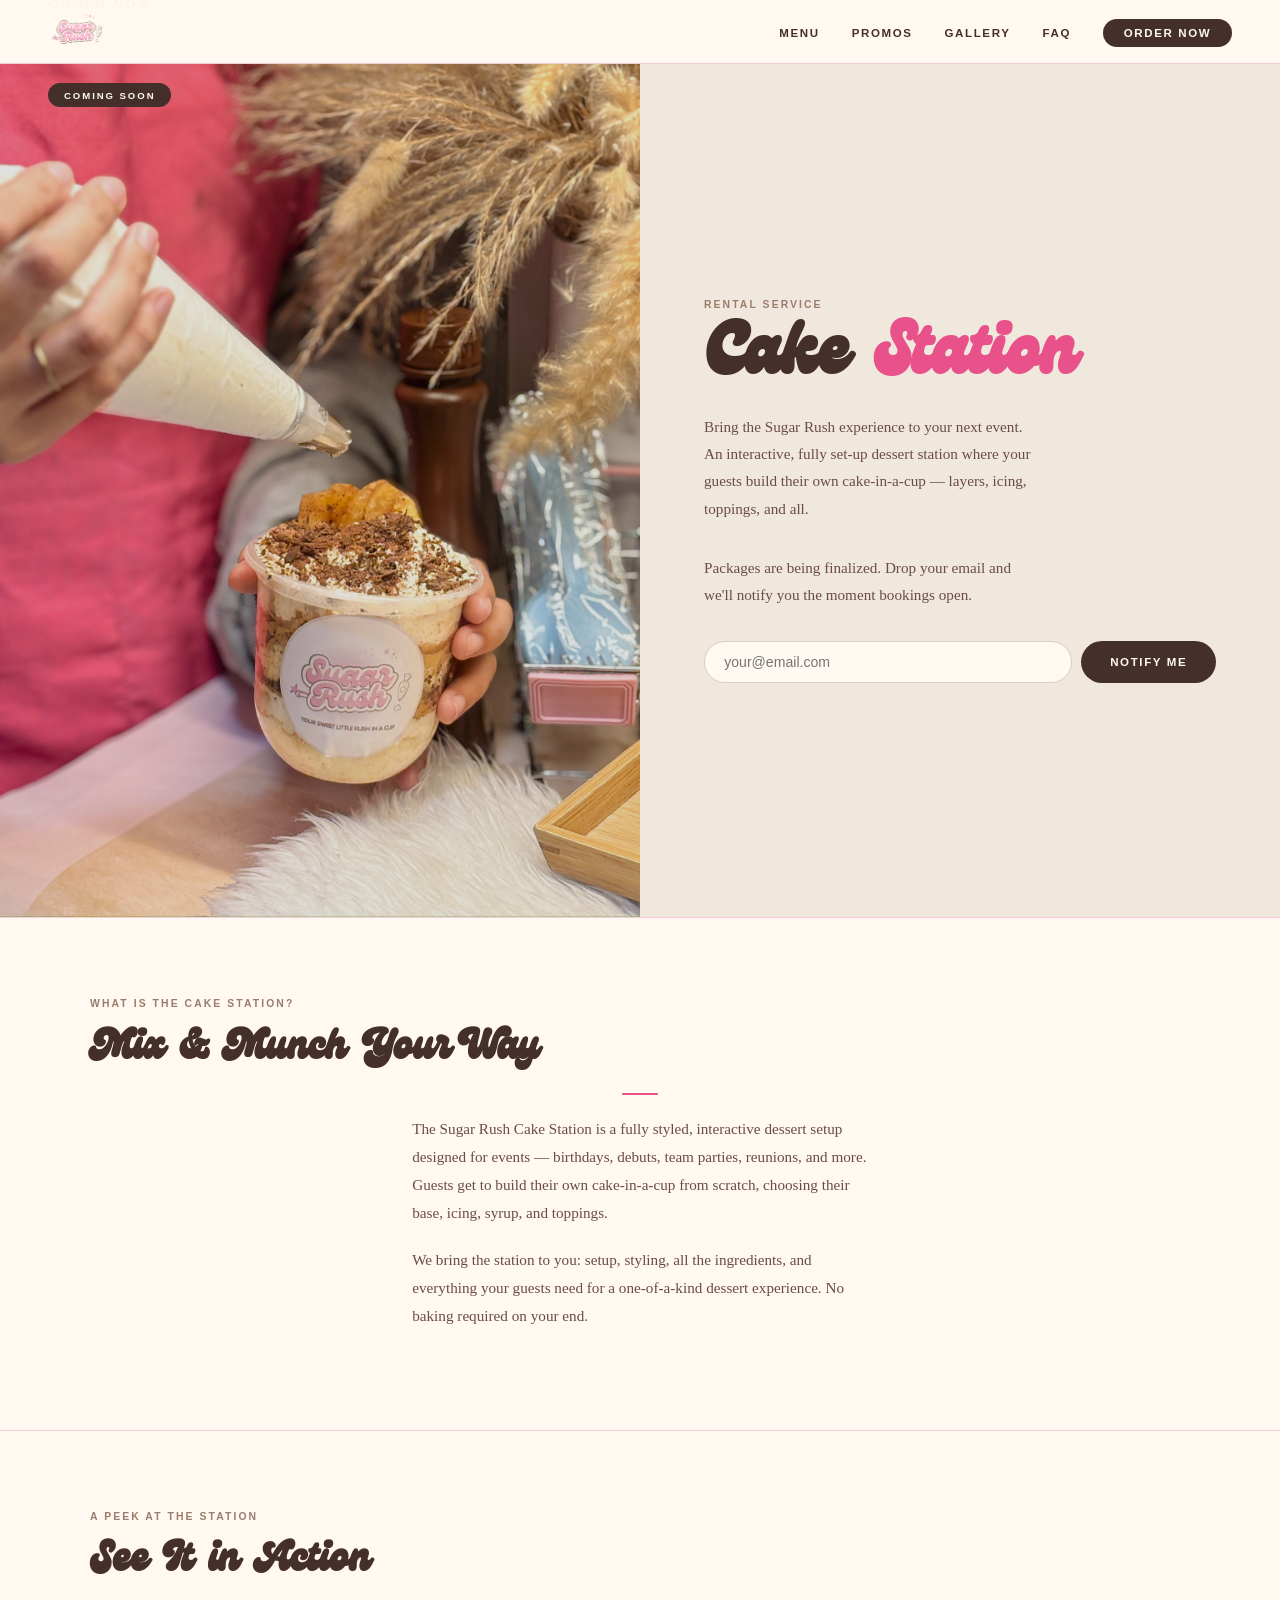
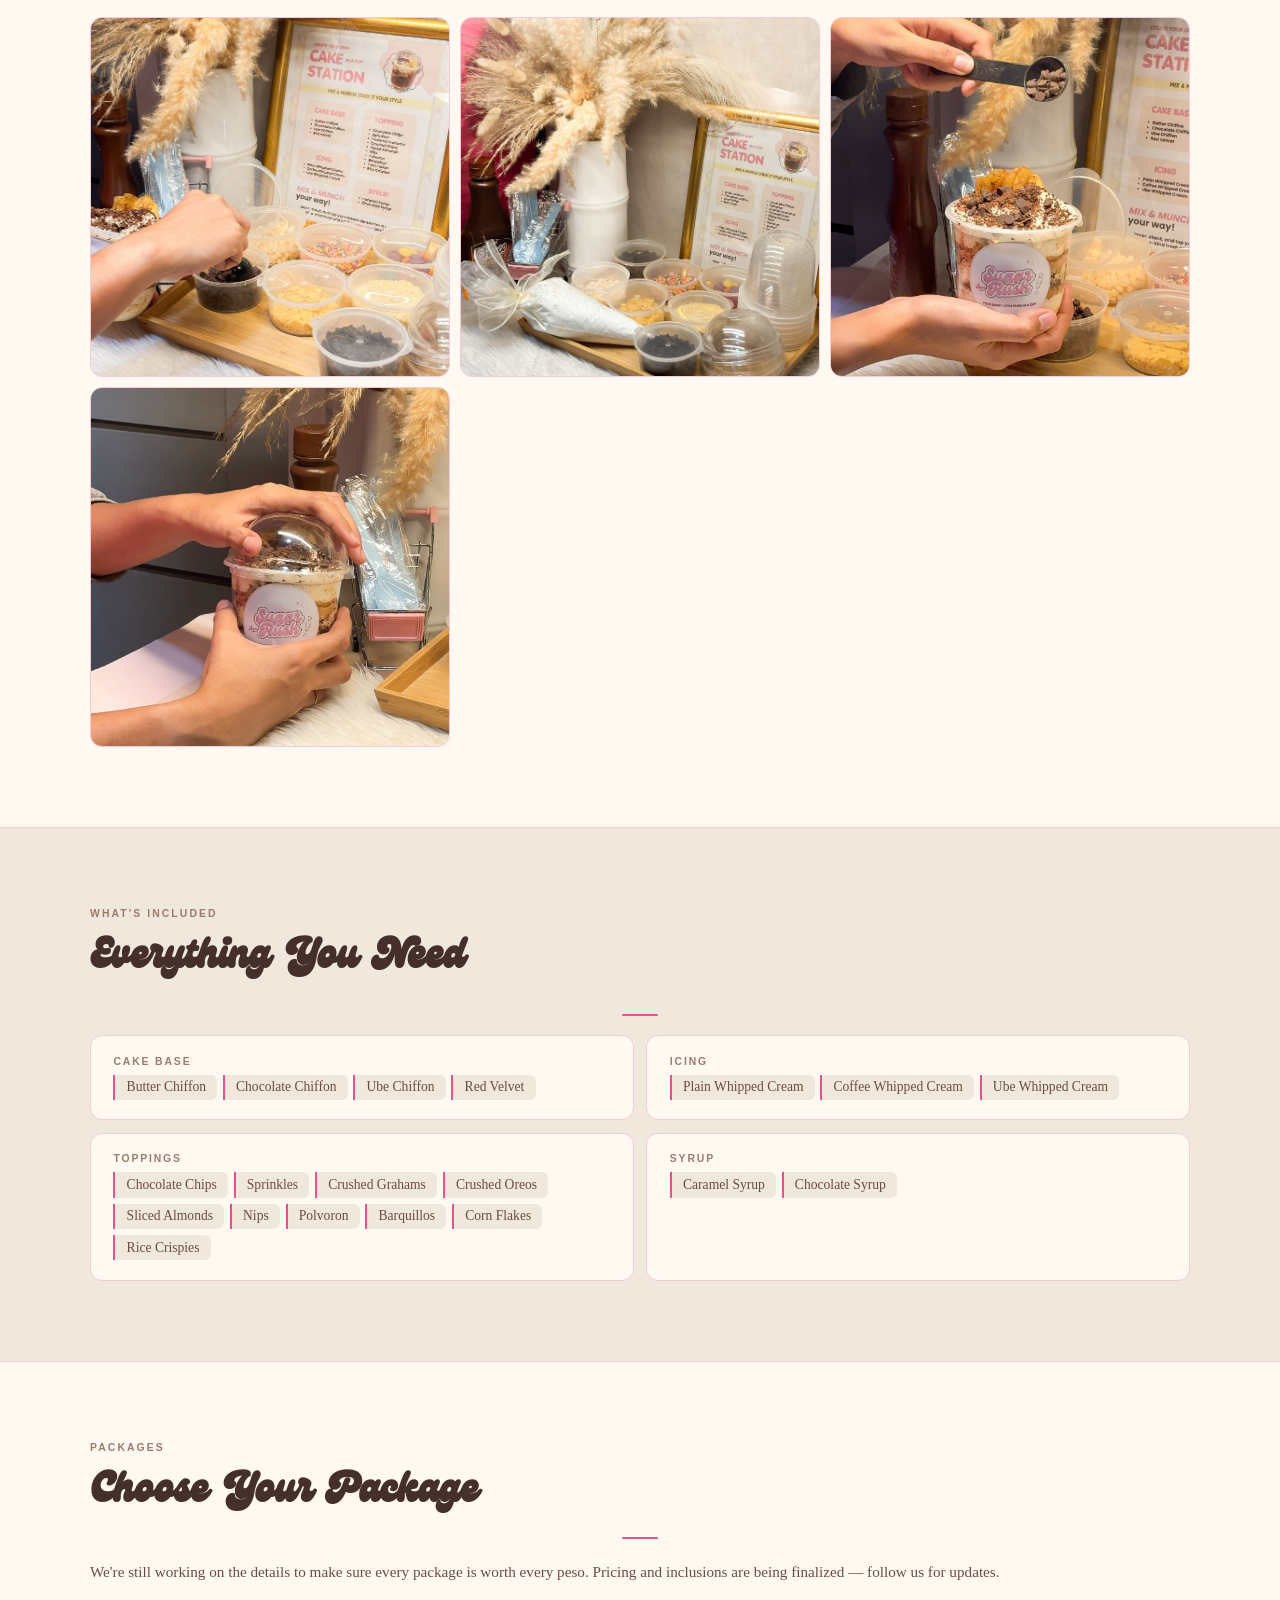
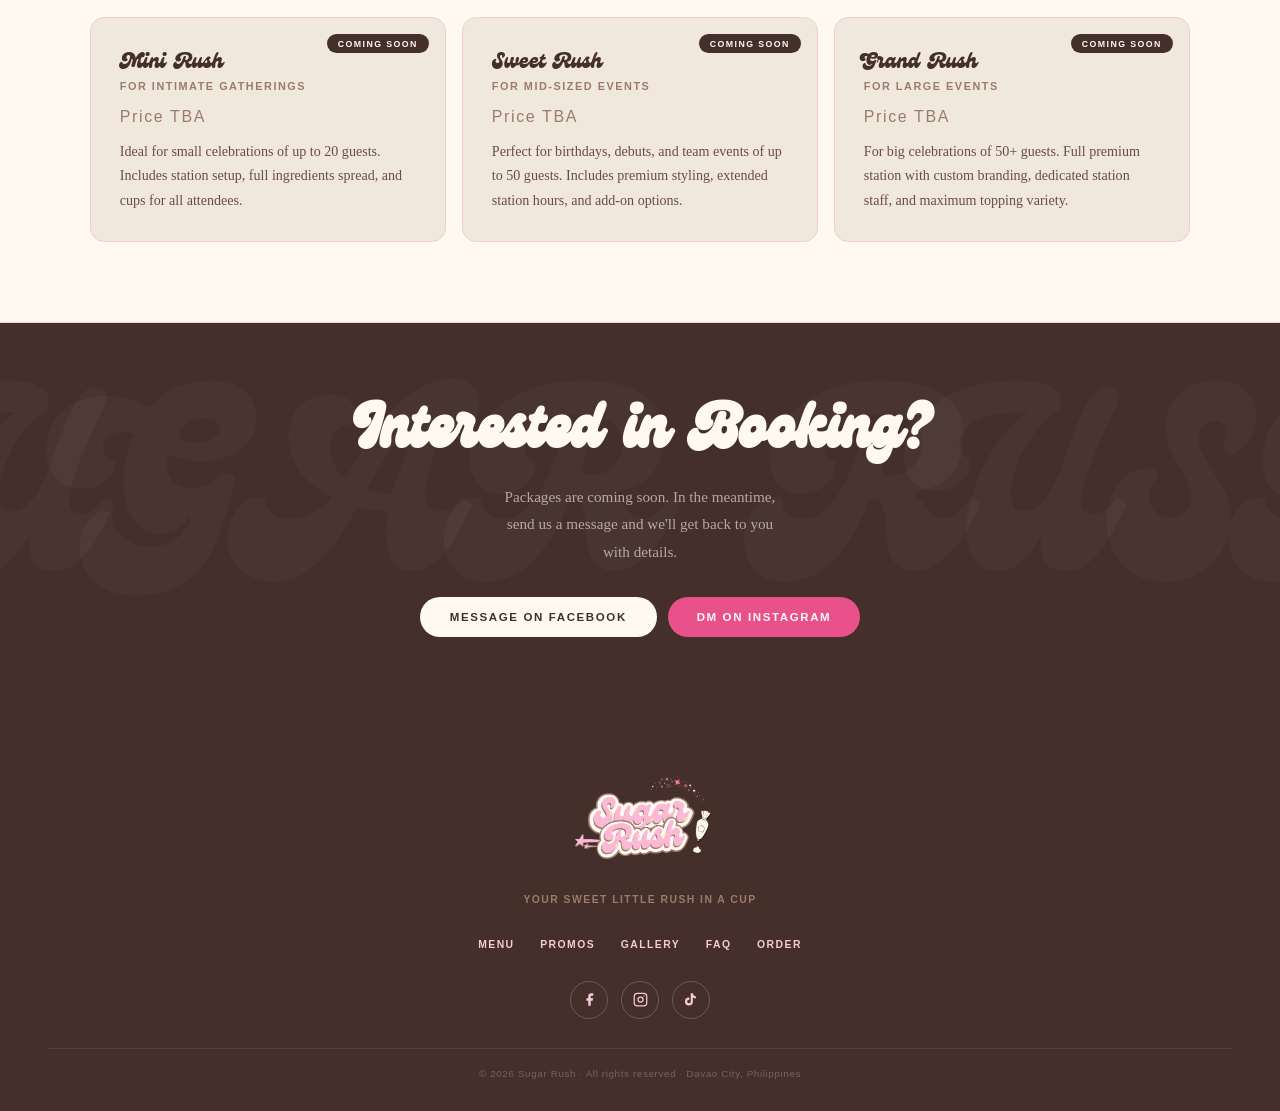
==== cake-station.html @ d664cec3 "added faq page and simplified index.html" ====
<!DOCTYPE html>
<html lang="en">
<head>
  <meta charset="UTF-8">
  <meta name="viewport" content="width=device-width, initial-scale=1.0">
  <title>Cake Station — Sugar Rush</title>
  <meta name="description" content="Sugar Rush Cake Station — an interactive DIY cake-in-a-cup rental service for your next event. Coming soon.">
  <link rel="icon" type="image/png" href="images/favicon.png">
  <link rel="stylesheet" href="styles.css">
  <style>
    /* ── Cake Station page specific ── */
    .cs-hero {
      padding-top: var(--nav-h);
      min-height: 70vh;
      display: grid;
      grid-template-columns: 1fr;
      overflow: hidden;
      border-bottom: 1.5px solid var(--pink-light);
    }
    .cs-hero-img {
      position: relative;
      height: 52vw;
      min-height: 260px;
      overflow: hidden;
    }
    .cs-hero-img img {
      width: 100%; height: 100%;
      object-fit: cover;
      filter: brightness(.88);
    }
    .cs-hero-badge {
      position: absolute;
      top: 1.2rem; left: var(--page-pad);
      background: var(--brown);
      color: var(--cream);
      font-size: .6rem;
      font-weight: 800;
      letter-spacing: .2em;
      text-transform: uppercase;
      padding: .4rem 1rem;
      border-radius: 100px;
    }
    .cs-hero-text {
      padding: 2.5rem var(--page-pad) 3rem;
      background: var(--cream-dark);
      display: flex;
      flex-direction: column;
      justify-content: center;
    }
    .cs-hero-text h1 {
      font-family: 'Genty', cursive;
      font-size: clamp(2.2rem, 8vw, 4.5rem);
      color: var(--brown);
      line-height: 1.1;
      margin-bottom: .8rem;
      animation: slideUp .7s ease both;
    }
    .cs-hero-text h1 span { color: var(--pink-vivid); }
    .cs-hero-text p {
      font-family: 'Bitter', serif;
      color: var(--brown-mid);
      font-size: .95rem;
      line-height: 1.8;
      max-width: 44ch;
      margin-bottom: 2rem;
      animation: slideUp .8s .08s ease both;
    }
    .cs-notify-form {
      display: flex;
      gap: .6rem;
      flex-wrap: wrap;
      animation: slideUp .9s .16s ease both;
    }
    .cs-notify-form input[type="email"] {
      flex: 1;
      min-width: 200px;
      background: var(--cream);
      border: 1.5px solid rgba(68,47,42,.2);
      border-radius: 100px;
      padding: .75rem 1.2rem;
      font-size: .88rem;
      font-family: 'Nunito', sans-serif;
      color: var(--brown);
      outline: none;
      transition: border-color .2s;
    }
    .cs-notify-form input:focus { border-color: var(--pink-vivid); }
    .cs-notify-sent {
      display: none;
      font-family: 'Bitter', serif;
      font-size: .9rem;
      color: var(--pink-vivid);
      font-style: italic;
      margin-top: .5rem;
    }

    /* What is it section */
    .cs-what {
      padding: 3.5rem var(--page-pad);
      border-bottom: 1.5px solid var(--pink-light);
    }
    .cs-what h2 {
      font-family: 'Genty', cursive;
      font-size: clamp(1.6rem, 5vw, 2.6rem);
      color: var(--brown);
      margin-bottom: .6rem;
    }
    .cs-what p {
      font-family: 'Bitter', serif;
      color: var(--brown-mid);
      font-size: .95rem;
      line-height: 1.85;
      max-width: 60ch;
      margin-bottom: 1.2rem;
    }

    /* Peek section — photo grid */
    .cs-peek {
      padding: 3.5rem var(--page-pad);
      border-bottom: 1.5px solid var(--pink-light);
    }
    .cs-peek h2 {
      font-family: 'Genty', cursive;
      font-size: clamp(1.6rem, 5vw, 2.6rem);
      color: var(--brown);
      margin-bottom: 1.5rem;
    }
    .cs-photo-grid {
      display: grid;
      grid-template-columns: 1fr 1fr;
      gap: .6rem;
    }
    .cs-photo-grid img {
      width: 100%; aspect-ratio: 1;
      object-fit: cover;
      border-radius: 12px;
      border: 1.5px solid var(--pink-light);
    }
    .cs-photo-grid img:first-child {
      grid-column: 1 / -1;
      aspect-ratio: 16/9;
    }

    /* What's included */
    .cs-includes {
      padding: 3.5rem var(--page-pad);
      background: var(--cream-dark);
      border-bottom: 1.5px solid var(--pink-light);
    }
    .cs-includes h2 {
      font-family: 'Genty', cursive;
      font-size: clamp(1.6rem, 5vw, 2.6rem);
      color: var(--brown);
      margin-bottom: 1.5rem;
    }
    .cs-includes-grid {
      display: grid;
      grid-template-columns: 1fr;
      gap: .8rem;
    }
    .cs-include-card {
      border: 1.5px solid var(--pink-light);
      border-radius: 12px;
      padding: 1.2rem 1.4rem;
      background: var(--cream);
    }
    .cs-include-card h3 {
      font-family: 'Nunito', sans-serif;
      font-size: .65rem;
      font-weight: 800;
      letter-spacing: .18em;
      text-transform: uppercase;
      color: var(--taupe);
      margin-bottom: .5rem;
    }
    .cs-include-card ul {
      list-style: none;
      display: flex;
      flex-wrap: wrap;
      gap: .35rem;
    }
    .cs-include-card ul li {
      font-family: 'Bitter', serif;
      font-size: .85rem;
      color: var(--brown-mid);
      padding: .3rem .7rem;
      border-left: 2px solid var(--pink-vivid);
      background: var(--cream-dark);
      border-radius: 0 6px 6px 0;
    }

    /* Packages placeholder */
    .cs-packages {
      padding: 3.5rem var(--page-pad);
      border-bottom: 1.5px solid var(--pink-light);
    }
    .cs-packages h2 {
      font-family: 'Genty', cursive;
      font-size: clamp(1.6rem, 5vw, 2.6rem);
      color: var(--brown);
      margin-bottom: .5rem;
    }
    .cs-packages > p {
      font-family: 'Bitter', serif;
      color: var(--brown-mid);
      font-size: .95rem;
      line-height: 1.8;
      margin-bottom: 2rem;
    }
    .cs-packages-grid {
      display: grid;
      grid-template-columns: 1fr;
      gap: 1rem;
    }
    .cs-package-card {
      border: 1.5px solid var(--pink-light);
      border-radius: 14px;
      padding: 1.8rem;
      background: var(--cream-dark);
      position: relative;
      overflow: hidden;
    }
    .cs-package-card::after {
      content: 'Coming Soon';
      position: absolute;
      top: 1rem; right: 1rem;
      background: var(--brown);
      color: var(--cream);
      font-size: .55rem;
      font-weight: 800;
      letter-spacing: .16em;
      text-transform: uppercase;
      padding: .28rem .7rem;
      border-radius: 100px;
    }
    .cs-package-name {
      font-family: 'Genty', cursive;
      font-size: 1.4rem;
      color: var(--brown);
      margin-bottom: .3rem;
    }
    .cs-package-sub {
      font-size: .68rem;
      font-weight: 800;
      letter-spacing: .14em;
      text-transform: uppercase;
      color: var(--taupe);
      margin-bottom: 1rem;
      display: block;
    }
    .cs-package-price {
      font-family: 'Genty', cursive;
      font-size: 1.6rem;
      color: var(--pink-vivid);
      display: block;
      margin-bottom: .8rem;
    }
    .cs-package-price.tbd {
      font-size: 1rem;
      color: var(--taupe);
      font-family: 'Nunito', sans-serif;
      letter-spacing: .1em;
    }
    .cs-package-desc {
      font-family: 'Bitter', serif;
      font-size: .88rem;
      color: var(--brown-mid);
      line-height: 1.75;
    }

    @media (min-width: 640px) {
      .cs-includes-grid { grid-template-columns: 1fr 1fr; }
      .cs-packages-grid { grid-template-columns: repeat(3,1fr); }
      .cs-photo-grid { grid-template-columns: repeat(3,1fr); }
      .cs-photo-grid img:first-child { grid-column: auto; aspect-ratio: 1; }
    }
    @media (min-width: 960px) {
      .cs-hero { grid-template-columns: 1fr 1fr; min-height: 100vh; }
      .cs-hero-img { height: auto; }
      .cs-hero-text { padding: 5rem 4rem; }
      .cs-what, .cs-peek, .cs-includes, .cs-packages { padding: 5rem 3rem; }
      .cs-what > *, .cs-peek > *, .cs-includes > *, .cs-packages > * { max-width: 1100px; margin-left: auto; margin-right: auto; }
    }
  </style>
</head>
<body>

  <nav id="navbar">
    <a href="index.html" class="nav-logo"><img src="images/logo.png" alt="Sugar Rush"></a>
    <ul class="nav-links">
      <li><a href="menu.html">Menu</a></li>
      <li><a href="promos.html">Promos</a></li>
      <li><a href="gallery.html">Gallery</a></li>
      <li><a href="faq.html">FAQ</a></li>
      <li><a href="order.html" class="nav-cta">Order Now</a></li>
    </ul>
    <button class="nav-burger" id="navBurger">☰</button>
  </nav>
  <div class="mobile-drawer" id="mobileDrawer">
    <ul>
      <li><a href="menu.html">Menu</a></li>
      <li><a href="promos.html">Promos</a></li>
      <li><a href="gallery.html">Gallery</a></li>
      <li><a href="faq.html">FAQ</a></li>
      <li><a href="order.html">Order Now</a></li>
    </ul>
  </div>

  <!-- HERO -->
  <div class="cs-hero">
    <div class="cs-hero-img">
      <img src="images/gallery/station_hero.jpg" alt="Sugar Rush Cake Station">
      <span class="cs-hero-badge">Coming Soon</span>
    </div>
    <div class="cs-hero-text">
      <span class="eyebrow">Rental Service</span>
      <h1>Cake <span>Station</span></h1>
      <p>Bring the Sugar Rush experience to your next event. An interactive, fully set-up dessert station where your guests build their own cake-in-a-cup — layers, icing, toppings, and all.</p>
      <p>Packages are being finalized. Drop your email and we'll notify you the moment bookings open.</p>
      <form class="cs-notify-form" id="notifyForm" action="https://formspree.io/f/xykorvlk" method="POST">
        <input type="hidden" name="_subject" value="Cake Station Notify Me Request">
        <input type="hidden" name="Type" value="Cake Station — Notify Me">
        <input type="email" name="Email" placeholder="your@email.com" required>
        <button type="submit" class="btn btn-dark">Notify Me</button>
      </form>
      <p class="cs-notify-sent" id="notifySent">You're on the list! We'll be in touch.</p>
    </div>
  </div>

  <!-- WHAT IS IT -->
  <section class="cs-what">
    <span class="eyebrow">What is the Cake Station?</span>
    <h2>Mix & Munch Your Way</h2>
    <div class="rule"></div>
    <p>The Sugar Rush Cake Station is a fully styled, interactive dessert setup designed for events — birthdays, debuts, team parties, reunions, and more. Guests get to build their own cake-in-a-cup from scratch, choosing their base, icing, syrup, and toppings.</p>
    <p>We bring the station to you: setup, styling, all the ingredients, and everything your guests need for a one-of-a-kind dessert experience. No baking required on your end.</p>
  </section>

  <!-- PEEK -->
  <section class="cs-peek">
    <span class="eyebrow">A Peek at the Station</span>
    <h2>See It in Action</h2>
    <div class="cs-photo-grid">
      <img src="images/gallery/station1.jpg" alt="Cake Station setup">
      <img src="images/gallery/station2.jpg" alt="Ingredients spread">
      <img src="images/gallery/station3.jpg" alt="Station in action">
      <img src="images/gallery/station4.jpg" alt="Fresh cups">
    </div>
  </section>

  <!-- WHAT'S INCLUDED -->
  <section class="cs-includes">
    <span class="eyebrow">What's Included</span>
    <h2>Everything You Need</h2>
    <div class="rule"></div>
    <div class="cs-includes-grid reveal">
      <div class="cs-include-card">
        <h3>Cake Base</h3>
        <ul>
          <li>Butter Chiffon</li>
          <li>Chocolate Chiffon</li>
          <li>Ube Chiffon</li>
          <li>Red Velvet</li>
        </ul>
      </div>
      <div class="cs-include-card">
        <h3>Icing</h3>
        <ul>
          <li>Plain Whipped Cream</li>
          <li>Coffee Whipped Cream</li>
          <li>Ube Whipped Cream</li>
        </ul>
      </div>
      <div class="cs-include-card">
        <h3>Toppings</h3>
        <ul>
          <li>Chocolate Chips</li>
          <li>Sprinkles</li>
          <li>Crushed Grahams</li>
          <li>Crushed Oreos</li>
          <li>Sliced Almonds</li>
          <li>Nips</li>
          <li>Polvoron</li>
          <li>Barquillos</li>
          <li>Corn Flakes</li>
          <li>Rice Crispies</li>
        </ul>
      </div>
      <div class="cs-include-card">
        <h3>Syrup</h3>
        <ul>
          <li>Caramel Syrup</li>
          <li>Chocolate Syrup</li>
        </ul>
      </div>
    </div>
  </section>

  <!-- PACKAGES -->
  <section class="cs-packages">
    <span class="eyebrow">Packages</span>
    <h2>Choose Your Package</h2>
    <div class="rule"></div>
    <p>We're still working on the details to make sure every package is worth every peso. Pricing and inclusions are being finalized — follow us for updates.</p>
    <div class="cs-packages-grid">
      <div class="cs-package-card reveal">
        <span class="cs-package-name">Mini Rush</span>
        <span class="cs-package-sub">For intimate gatherings</span>
        <span class="cs-package-price tbd">Price TBA</span>
        <p class="cs-package-desc">Ideal for small celebrations of up to 20 guests. Includes station setup, full ingredients spread, and cups for all attendees.</p>
      </div>
      <div class="cs-package-card reveal">
        <span class="cs-package-name">Sweet Rush</span>
        <span class="cs-package-sub">For mid-sized events</span>
        <span class="cs-package-price tbd">Price TBA</span>
        <p class="cs-package-desc">Perfect for birthdays, debuts, and team events of up to 50 guests. Includes premium styling, extended station hours, and add-on options.</p>
      </div>
      <div class="cs-package-card reveal">
        <span class="cs-package-name">Grand Rush</span>
        <span class="cs-package-sub">For large events</span>
        <span class="cs-package-price tbd">Price TBA</span>
        <p class="cs-package-desc">For big celebrations of 50+ guests. Full premium station with custom branding, dedicated station staff, and maximum topping variety.</p>
      </div>
    </div>
  </section>

  <!-- CTA -->
  <section class="cta-block">
    <h2>Interested in Booking?</h2>
    <p>Packages are coming soon. In the meantime, send us a message and we'll get back to you with details.</p>
    <div class="cta-btns">
      <a href="https://facebook.com/sugarrushdvo" target="_blank" class="btn btn-white">Message on Facebook</a>
      <a href="https://instagram.com/sugarrushdvo" target="_blank" class="btn btn-pink">DM on Instagram</a>
    </div>
  </section>

  <footer>
    <div class="footer-logo-wrap footer-logo-dark"><img src="images/logo.png" alt="Sugar Rush"></div>
    <span class="footer-tagline">Your Sweet Little Rush in a Cup</span>
    <ul class="footer-nav">
      <li><a href="menu.html">Menu</a></li>
      <li><a href="promos.html">Promos</a></li>
      <li><a href="gallery.html">Gallery</a></li>
      <li><a href="faq.html">FAQ</a></li>
      <li><a href="order.html">Order</a></li>
    </ul>
    <div class="footer-socials">
      <a href="https://facebook.com/sugarrushdvo" target="_blank" class="social-btn" aria-label="Facebook"><svg viewBox="0 0 24 24" fill="currentColor"><path d="M18 2h-3a5 5 0 00-5 5v3H7v4h3v8h4v-8h3l1-4h-4V7a1 1 0 011-1h3z"/></svg></a>
      <a href="https://instagram.com/sugarrushdvo" target="_blank" class="social-btn" aria-label="Instagram"><svg viewBox="0 0 24 24" fill="none" stroke="currentColor" stroke-width="2"><rect x="2" y="2" width="20" height="20" rx="5"/><circle cx="12" cy="12" r="4"/><circle cx="17.5" cy="6.5" r="1" fill="currentColor" stroke="none"/></svg></a>
      <a href="https://tiktok.com/@sugarrushdvo" target="_blank" class="social-btn" aria-label="TikTok"><svg viewBox="0 0 24 24" fill="currentColor"><path d="M19.59 6.69a4.83 4.83 0 01-3.77-4.25V2h-3.45v13.67a2.89 2.89 0 01-2.88 2.5 2.89 2.89 0 01-2.89-2.89 2.89 2.89 0 012.89-2.89c.28 0 .54.04.79.1V9.01a6.27 6.27 0 00-.79-.05 6.34 6.34 0 00-6.34 6.34 6.34 6.34 0 006.34 6.34 6.34 6.34 0 006.33-6.34V8.69a8.17 8.17 0 004.79 1.54V6.79a4.85 4.85 0 01-1.02-.1z"/></svg></a>
    </div>
    <p class="footer-copy">© 2026 Sugar Rush · All rights reserved · Davao City, Philippines</p>
  </footer>

  <script src="script.js"></script>
  <script>
    // Notify form — show confirmation inline
    document.getElementById('notifyForm')?.addEventListener('submit', async function(e) {
      e.preventDefault();
      try {
        await fetch(this.action, {
          method: 'POST',
          body: new FormData(this),
          headers: { 'Accept': 'application/json' }
        });
      } catch(err) {}
      this.style.display = 'none';
      document.getElementById('notifySent').style.display = 'block';
    });
  </script>
</body>
</html>
---- styles.css ----
/* =============================================
   SUGAR RUSH — styles.css (v6, mobile-first)

   Brand Colors:
   --pink:        #FCB8D5
   --pink-light:  #F5CBD7
   --pink-vivid:  #E8518A
   --cream:       #FFF9F1
   --cream-dark:  #F0E8DC
   --taupe:       #9B7B6C
   --brown:       #442F2A

   Fonts:
   - Genty        → all headings (self-hosted)
   - Bitter       → all body / descriptive text
   - Nunito       → UI labels, buttons, caps
============================================= */

@font-face {
  font-family: 'Genty';
  src: url('fonts/Genty.ttf') format('truetype');
  font-weight: normal;
  font-style: normal;
  font-display: swap;
}

@import url('https://fonts.googleapis.com/css2?family=Bitter:ital,wght@0,400;0,500;0,700;1,400&family=Nunito:wght@400;600;700;800;900&display=swap');

/* ─── TOKENS ─────────────────────────────── */
:root {
  --pink:        #FCB8D5;
  --pink-light:  #F5CBD7;
  --pink-vivid:  #E8518A;
  --cream:       #FFF9F1;
  --cream-dark:  #F0E8DC;
  --taupe:       #9B7B6C;
  --brown:       #442F2A;
  --brown-mid:   #6b4c45;
  --ease:        cubic-bezier(.4,0,.2,1);
  --nav-h:       64px;
  --page-pad:    1.25rem;  /* mobile horizontal padding */
}

/* ─── RESET ──────────────────────────────── */
*, *::before, *::after { margin: 0; padding: 0; box-sizing: border-box; }
html { scroll-behavior: smooth; }
body {
  background: var(--cream);
  color: var(--brown);
  font-family: 'Nunito', sans-serif;
  overflow-x: hidden;
  -webkit-font-smoothing: antialiased;
}
img  { display: block; max-width: 100%; }
a    { color: inherit; text-decoration: none; }
ul   { list-style: none; }

/* ─── NAV ────────────────────────────────── */
nav {
  position: fixed;
  inset: 0 0 auto;
  z-index: 300;
  height: var(--nav-h);
  display: flex;
  align-items: center;
  justify-content: space-between;
  padding: 0 var(--page-pad);
  background: rgba(255,249,241,.96);
  backdrop-filter: blur(16px);
  -webkit-backdrop-filter: blur(16px);
  border-bottom: 1.5px solid var(--pink-light);
  transition: box-shadow .3s var(--ease);
}
nav.scrolled { box-shadow: 0 2px 20px rgba(68,47,42,.08); }

.nav-logo img {
  height: 40px;
  width: auto;
  object-fit: contain;
}

/* Desktop nav links — hidden on mobile by default */
.nav-links {
  display: none;
  align-items: center;
  gap: 2rem;
}
.nav-links a {
  font-size: .72rem;
  font-weight: 800;
  letter-spacing: .14em;
  text-transform: uppercase;
  color: var(--brown);
  position: relative;
  transition: color .2s;
}
.nav-links a:not(.nav-cta)::after {
  content: '';
  position: absolute;
  bottom: -2px; left: 0;
  width: 0; height: 1.5px;
  background: var(--pink-vivid);
  transition: width .25s var(--ease);
}
.nav-links a:not(.nav-cta):hover::after,
.nav-links a.active::after { width: 100%; }
.nav-links a:hover, .nav-links a.active { color: var(--pink-vivid); }
.nav-cta {
  font-size: .72rem;
  font-weight: 800;
  letter-spacing: .14em;
  text-transform: uppercase;
  color: var(--cream) !important;
  background: var(--brown);
  padding: .5rem 1.3rem;
  border-radius: 100px;
  transition: background .2s !important;
}
.nav-cta::after { display: none !important; }
.nav-cta:hover { background: var(--pink-vivid) !important; }

/* Burger — visible on mobile */
.nav-burger {
  background: none;
  border: 1.5px solid var(--brown);
  border-radius: 6px;
  font-size: 1.1rem;
  padding: .28rem .55rem;
  cursor: pointer;
  color: var(--brown);
  line-height: 1;
}

/* Mobile drawer */
.mobile-drawer {
  display: block;
  position: fixed;
  top: var(--nav-h);
  left: 0; right: 0;
  z-index: 299;
  background: var(--cream);
  border-bottom: 1.5px solid var(--pink-light);
  padding: 1.4rem var(--page-pad) 1.8rem;
  transform: translateY(-110%);
  transition: transform .3s var(--ease);
}
.mobile-drawer.open { transform: translateY(0); }
.mobile-drawer ul { display: flex; flex-direction: column; gap: 1.1rem; }
.mobile-drawer a {
  font-size: .88rem;
  font-weight: 800;
  letter-spacing: .12em;
  text-transform: uppercase;
  color: var(--brown);
  transition: color .2s;
}
.mobile-drawer a:hover { color: var(--pink-vivid); }

/* ─── BUTTONS ────────────────────────────── */
.btn {
  display: inline-flex;
  align-items: center;
  justify-content: center;
  font-family: 'Nunito', sans-serif;
  font-weight: 800;
  font-size: .72rem;
  letter-spacing: .14em;
  text-transform: uppercase;
  border-radius: 100px;
  cursor: pointer;
  border: none;
  padding: .8rem 1.8rem;
  transition: background .2s var(--ease), color .2s, transform .2s;
  text-decoration: none;
}
.btn-dark    { background: var(--brown);      color: var(--cream); }
.btn-dark:hover    { background: var(--pink-vivid); transform: translateY(-1px); }
.btn-outline { background: transparent; color: var(--brown); border: 1.5px solid var(--brown); }
.btn-outline:hover { background: var(--brown); color: var(--cream); }
.btn-pink    { background: var(--pink-vivid); color: var(--cream); }
.btn-pink:hover    { background: var(--brown); transform: translateY(-1px); }
.btn-white   { background: var(--cream); color: var(--brown); border: 1.5px solid rgba(255,249,241,.4); }
.btn-white:hover   { background: var(--pink-vivid); color: var(--cream); border-color: var(--pink-vivid); }

/* ─── TYPOGRAPHY HELPERS ─────────────────── */
.eyebrow {
  display: block;
  font-size: .65rem;
  font-weight: 800;
  letter-spacing: .2em;
  text-transform: uppercase;
  color: var(--taupe);
  margin-bottom: .7rem;
}
.rule {
  width: 36px; height: 2px;
  background: var(--pink-vivid);
  border-radius: 2px;
  margin: .8rem 0 1.2rem;
}

/* ─── MARQUEE ────────────────────────────── */
.marquee-wrap {
  background: var(--brown);
  overflow: hidden;
  padding: .75rem 0;
}
.marquee-track {
  display: flex;
  gap: 2.5rem;
  white-space: nowrap;
  animation: marqueeScroll 28s linear infinite;
}
.marquee-track:hover { animation-play-state: paused; }
.marquee-track span {
  font-size: .62rem;
  font-weight: 800;
  letter-spacing: .2em;
  text-transform: uppercase;
  color: var(--pink-light);
  flex-shrink: 0;
}
.marquee-track span.dot-sep { color: var(--pink-vivid); font-size: .5rem; }

/* ─── SLIDESHOW DOTS ─────────────────────── */
.slide-dots { display: flex; gap: .45rem; }
.dot {
  width: 7px; height: 7px;
  border-radius: 50%; padding: 0;
  background: rgba(255,249,241,.4);
  border: none; cursor: pointer;
  transition: background .2s, transform .2s;
}
.dot.active { background: var(--cream); transform: scale(1.35); }

/* ─── SCROLL REVEAL ──────────────────────── */
.reveal {
  opacity: 0;
  transform: translateY(22px);
  transition: opacity .65s var(--ease), transform .65s var(--ease);
}
.reveal.visible { opacity: 1; transform: translateY(0); }

/* ─── ANIMATIONS ─────────────────────────── */
@keyframes slideUp       { from{opacity:0;transform:translateY(24px)} to{opacity:1;transform:translateY(0)} }
@keyframes floatIn       { from{opacity:0;transform:translateY(36px) scale(.97)} to{opacity:1;transform:translateY(0) scale(1)} }
@keyframes marqueeScroll { from{transform:translateX(0)} to{transform:translateX(-50%)} }
@keyframes tickerScroll  { from{transform:translateX(0)} to{transform:translateX(-50%)} }
@keyframes fadeUp        { from{opacity:0;transform:translateY(14px)} to{opacity:1;transform:translateY(0)} }

/* ─── FOOTER ─────────────────────────────── */
footer {
  background: var(--brown);
  color: var(--cream);
  padding: 3rem var(--page-pad) 2rem;
  text-align: center;
}
.footer-logo-wrap { display: flex; justify-content: center; margin-bottom: .6rem; }
.footer-logo-wrap img { height: 56px; object-fit: contain; border-radius: 8px; }
.footer-brand {
  display: block;
  font-family: 'Genty', cursive;
  font-size: 1.4rem;
  color: var(--pink-light);
  margin-bottom: .3rem;
}
.footer-tagline {
  font-size: .65rem;
  font-weight: 700;
  letter-spacing: .14em;
  text-transform: uppercase;
  color: var(--taupe);
  margin-bottom: 1.8rem;
  display: block;
}
.footer-nav {
  display: flex;
  flex-wrap: wrap;
  justify-content: center;
  gap: .6rem 1.6rem;
  margin-bottom: 1.8rem;
}
.footer-nav a {
  font-size: .65rem;
  font-weight: 800;
  letter-spacing: .14em;
  text-transform: uppercase;
  color: var(--pink-light);
  transition: color .2s;
}
.footer-nav a:hover { color: var(--cream); }
.footer-socials { display: flex; gap: .8rem; justify-content: center; margin-bottom: 1.8rem; }
.social-btn {
  width: 38px; height: 38px;
  border-radius: 50%;
  border: 1.5px solid rgba(255,255,255,.2);
  display: flex; align-items: center; justify-content: center;
  color: var(--pink-light);
  transition: border-color .2s, background .2s;
}
.social-btn svg { width: 15px; height: 15px; }
.social-btn:hover { border-color: var(--pink); background: rgba(252,184,213,.1); }
.footer-copy {
  font-size: .62rem;
  color: rgba(255,255,255,.25);
  letter-spacing: .06em;
  border-top: 1px solid rgba(255,255,255,.08);
  padding-top: 1.2rem;
}

/* ════════════════════════════════════════════
   INDEX — HERO
   Mobile: image top (56vh), text below
   Desktop: side by side, text left / image right
════════════════════════════════════════════ */
.hero {
  display: grid;
  grid-template-columns: 1fr;
  grid-template-rows: 56vh auto;
  padding-top: var(--nav-h);
  min-height: calc(100vh - var(--nav-h));
}

/* Image panel — first in DOM = shows first on mobile */
.hero-slideshow-panel {
  order: 1;
  position: relative;
  overflow: hidden;
  background: var(--cream-dark);
  height: 56vh;
  min-height: 280px;
}
.hero-slide { position: absolute; inset: 0; opacity: 0; transition: opacity .55s ease; }
.hero-slide.active { opacity: 1; }
.hero-slide img { width: 100%; height: 100%; object-fit: cover; }
.hero-slide-caption {
  position: absolute; bottom: 0; left: 0; right: 0;
  padding: 2.5rem var(--page-pad) 1rem;
  background: linear-gradient(transparent, rgba(68,47,42,.6));
}
.hero-slide-caption span {
  font-size: .62rem;
  font-weight: 800;
  letter-spacing: .16em;
  text-transform: uppercase;
  color: var(--cream);
}
.hero-slide-dots {
  position: absolute;
  bottom: 1rem; right: 1.2rem;
}

/* Text panel — below image on mobile */
.hero-text-panel {
  order: 2;
  display: flex;
  flex-direction: column;
  justify-content: center;
  padding: 2.5rem var(--page-pad) 3rem;
  border-top: 1.5px solid var(--pink-light);
}
.hero-title {
  font-family: 'Genty', cursive;
  font-size: clamp(2.4rem, 9vw, 5rem);
  line-height: 1.1;
  color: var(--brown);
  margin-bottom: 1rem;
  animation: slideUp .7s .05s ease both;
}
.hero-title span { color: var(--pink-vivid); }
.hero-sub {
  font-family: 'Bitter', serif;
  font-size: .95rem;
  color: var(--brown-mid);
  line-height: 1.8;
  max-width: 38ch;
  margin-bottom: 2rem;
  animation: slideUp .8s .1s ease both;
}
.hero-btns {
  display: flex;
  gap: .7rem;
  flex-wrap: wrap;
  animation: slideUp .9s .15s ease both;
}

/* ════════════════════════════════════════════
   INDEX — PROMO STRIP
════════════════════════════════════════════ */
.promo-strip {
  padding: 3rem var(--page-pad);
  border-bottom: 1.5px solid var(--pink-light);
}
.strip-header {
  display: flex;
  align-items: flex-end;
  justify-content: space-between;
  margin-bottom: 1.5rem;
}
.strip-header h2 {
  font-family: 'Genty', cursive;
  font-size: clamp(1.4rem, 5vw, 2.2rem);
  color: var(--brown);
  line-height: 1.1;
}
.strip-view-all {
  font-size: .62rem;
  font-weight: 800;
  letter-spacing: .16em;
  text-transform: uppercase;
  color: var(--taupe);
  border-bottom: 1.5px solid currentColor;
  padding-bottom: 1px;
  white-space: nowrap;
  margin-left: 1rem;
  transition: color .2s;
  flex-shrink: 0;
}
.strip-view-all:hover { color: var(--pink-vivid); }

/* 2-col on mobile, 4-col on desktop */
.promo-cards {
  display: grid;
  grid-template-columns: 1fr 1fr;
  gap: .75rem;
}
.promo-card {
  display: block;
  border-radius: 12px;
  overflow: hidden;
  border: 1.5px solid var(--pink-light);
  transition: transform .25s var(--ease), border-color .25s;
}
.promo-card:hover { transform: translateY(-3px); border-color: var(--pink-vivid); }
.promo-card img { width: 100%; aspect-ratio: 3/4; object-fit: cover; display: block; }
.promo-card-label {
  padding: .6rem .75rem;
  font-size: .62rem;
  font-weight: 800;
  letter-spacing: .08em;
  text-transform: uppercase;
  color: var(--brown);
  background: var(--cream);
  border-top: 1.5px solid var(--pink-light);
}

/* ════════════════════════════════════════════
   INDEX — ABOUT TEASER
════════════════════════════════════════════ */
.about-teaser {
  display: grid;
  grid-template-columns: 1fr;
  border-top: 1.5px solid var(--pink-light);
  border-bottom: 1.5px solid var(--pink-light);
}
.about-teaser-img {
  overflow: hidden;
  height: 56vw;
  min-height: 240px;
  border-bottom: 1.5px solid var(--pink-light);
}
.about-teaser-img img { width: 100%; height: 100%; object-fit: cover; }
.about-teaser-text {
  padding: 2.5rem var(--page-pad);
  background: var(--cream-dark);
}
.about-teaser-text h2 {
  font-family: 'Genty', cursive;
  font-size: clamp(1.6rem, 6vw, 2.8rem);
  color: var(--brown);
  line-height: 1.15;
  margin-bottom: .8rem;
}
.about-teaser-text h2 span { color: var(--pink-vivid); }
.about-teaser-text p {
  font-family: 'Bitter', serif;
  color: var(--brown-mid);
  line-height: 1.8;
  font-size: .95rem;
  margin-bottom: .8rem;
}
.stat-row {
  display: grid;
  grid-template-columns: repeat(3,1fr);
  gap: .6rem;
  margin: 1.5rem 0 2rem;
  padding: 1.2rem 0;
  border-top: 1.5px solid var(--pink-light);
  border-bottom: 1.5px solid var(--pink-light);
}
.stat-item { text-align: center; }
.stat-item strong {
  display: block;
  font-family: 'Genty', cursive;
  font-size: 1.6rem;
  color: var(--pink-vivid);
  line-height: 1;
  margin-bottom: .3rem;
}
.stat-item small {
  font-size: .58rem;
  font-weight: 800;
  letter-spacing: .1em;
  text-transform: uppercase;
  color: var(--taupe);
}

/* ════════════════════════════════════════════
   INDEX — REVIEWS TICKER
════════════════════════════════════════════ */
.reviews-section {
  padding: 3rem 0;
  border-bottom: 1.5px solid var(--pink-light);
  overflow: hidden;
}
.reviews-section-header {
  padding: 0 var(--page-pad) 1.8rem;
}
.reviews-section-header h2 {
  font-family: 'Genty', cursive;
  font-size: clamp(1.4rem, 5vw, 2.4rem);
  color: var(--brown);
}
.reviews-ticker {
  display: flex;
  gap: 1rem;
  animation: tickerScroll 40s linear infinite;
  padding: 0 var(--page-pad);
}
.reviews-ticker:hover { animation-play-state: paused; }
.review-card {
  flex-shrink: 0;
  width: 270px;
  background: var(--cream-dark);
  border: 1.5px solid var(--pink-light);
  border-radius: 12px;
  padding: 1.4rem;
}
.review-stars { font-size: .85rem; color: var(--pink-vivid); letter-spacing: 2px; margin-bottom: .7rem; }
.review-text {
  font-family: 'Bitter', serif;
  font-style: italic;
  font-size: .85rem;
  color: var(--brown-mid);
  line-height: 1.7;
  margin-bottom: .9rem;
}
.reviewer { font-size: .65rem; font-weight: 800; letter-spacing: .08em; text-transform: uppercase; color: var(--brown); }
.reviewer-tag { font-weight: 600; color: var(--taupe); text-transform: none; letter-spacing: 0; }

/* ════════════════════════════════════════════
   CTA BLOCK (shared)
════════════════════════════════════════════ */
.cta-block {
  padding: 5rem var(--page-pad);
  text-align: center;
  background: var(--brown);
  position: relative;
  overflow: hidden;
}
.cta-block::before {
  content: 'SUGAR RUSH';
  position: absolute;
  font-family: 'Genty', cursive;
  font-size: 20vw;
  color: rgba(255,255,255,.03);
  white-space: nowrap;
  top: 50%; left: 50%;
  transform: translate(-50%,-50%);
  pointer-events: none;
}
.cta-block h2 {
  font-family: 'Genty', cursive;
  font-size: clamp(1.8rem, 7vw, 3.8rem);
  color: var(--cream);
  line-height: 1.1;
  margin-bottom: .8rem;
  position: relative;
}
.cta-block p {
  font-family: 'Bitter', serif;
  font-size: .95rem;
  color: rgba(255,249,241,.6);
  max-width: 38ch;
  margin: 0 auto 2rem;
  line-height: 1.8;
  position: relative;
}
.cta-btns { display: flex; gap: .7rem; justify-content: center; flex-wrap: wrap; position: relative; }

/* ════════════════════════════════════════════
   PAGE HERO (inner pages)
════════════════════════════════════════════ */
.page-hero {
  padding: calc(var(--nav-h) + 2.5rem) var(--page-pad) 2.5rem;
  border-bottom: 1.5px solid var(--pink-light);
}
.page-hero h1 {
  font-family: 'Genty', cursive;
  font-size: clamp(2rem, 8vw, 4rem);
  color: var(--brown);
  line-height: 1.1;
  margin-bottom: .7rem;
  animation: slideUp .7s ease both;
}
.page-hero p {
  font-family: 'Bitter', serif;
  color: var(--brown-mid);
  font-size: .95rem;
  line-height: 1.8;
  max-width: 44ch;
  animation: slideUp .8s .08s ease both;
}

/* ════════════════════════════════════════════
   MENU PAGE — PRODUCT BLOCKS
════════════════════════════════════════════ */
.product-section {
  padding: 3rem var(--page-pad);
  border-bottom: 1.5px solid var(--pink-light);
}
.product-section:nth-child(even) { background: var(--cream-dark); }

/* Single column on mobile */
.product-block { display: grid; grid-template-columns: 1fr; gap: 2rem; }

.product-main-img {
  border-radius: 14px;
  overflow: hidden;
  aspect-ratio: 4/5;
  border: 1.5px solid var(--pink-light);
}
.product-main-img img { width: 100%; height: 100%; object-fit: cover; transition: transform .5s ease; }
.product-main-img:hover img { transform: scale(1.04); }

.product-thumbs { display: grid; grid-template-columns: repeat(3,1fr); gap: .5rem; margin-top: .5rem; }
.thumb {
  border-radius: 10px; overflow: hidden;
  aspect-ratio: 1;
  border: 1.5px solid var(--pink-light);
  cursor: pointer; opacity: .55;
  transition: opacity .2s, border-color .2s;
}
.thumb:hover, .thumb.active { opacity: 1; border-color: var(--pink-vivid); }
.thumb img { width: 100%; height: 100%; object-fit: cover; }

.product-tag {
  display: block;
  font-size: .62rem; font-weight: 800;
  letter-spacing: .18em; text-transform: uppercase;
  color: var(--taupe); margin-bottom: .5rem;
}
.product-name {
  font-family: 'Genty', cursive;
  font-size: clamp(1.6rem, 6vw, 2.6rem);
  color: var(--brown); line-height: 1.1; margin-bottom: .6rem;
}
.product-price {
  display: inline-block;
  font-family: 'Genty', cursive;
  font-size: 1.5rem;
  color: var(--pink-vivid);
  margin-bottom: 1.2rem;
}
.product-desc {
  font-family: 'Bitter', serif;
  font-size: .92rem; color: var(--brown-mid);
  line-height: 1.85; margin-bottom: 1.6rem;
}
.layers-label {
  display: block; font-size: .62rem; font-weight: 800;
  letter-spacing: .18em; text-transform: uppercase;
  color: var(--taupe); margin-bottom: .7rem;
}
.layers-list { display: flex; flex-direction: column; gap: .35rem; margin-bottom: 1.8rem; }
.layers-list li {
  font-family: 'Bitter', serif;
  font-size: .88rem; color: var(--brown-mid);
  padding: .45rem .85rem;
  border-left: 2px solid var(--pink-vivid);
  background: var(--cream);
  border-radius: 0 8px 8px 0;
}

/* ════════════════════════════════════════════
   PROMOS PAGE
════════════════════════════════════════════ */
.promos-page { padding: 3rem var(--page-pad) 4rem; }
.promos-grid {
  display: grid;
  grid-template-columns: 1fr;
  gap: 1.2rem;
  margin-top: 2.5rem;
}
.promo-item {
  border-radius: 14px;
  overflow: hidden;
  border: 1.5px solid var(--pink-light);
  transition: border-color .25s, transform .25s var(--ease);
  background: var(--cream-dark);
}
.promo-item:hover { border-color: var(--pink-vivid); transform: translateY(-2px); }

/* Stack image over text on mobile */
.promo-item-img { overflow: hidden; }
.promo-item-img img { width: 100%; aspect-ratio: 4/3; object-fit: cover; display: block; transition: transform .5s ease; }
.promo-item:hover .promo-item-img img { transform: scale(1.04); }

.promo-item-body { padding: 1.6rem var(--page-pad); }
.promo-item-tag {
  font-size: .62rem; font-weight: 800;
  letter-spacing: .18em; text-transform: uppercase;
  color: var(--taupe); margin-bottom: .4rem; display: block;
}
.promo-item-title {
  font-family: 'Genty', cursive;
  font-size: clamp(1.3rem, 4vw, 1.6rem);
  color: var(--brown); line-height: 1.15; margin-bottom: .4rem;
}
.promo-rule { width: 28px; height: 2px; background: var(--pink-vivid); border-radius: 2px; margin-bottom: .9rem; }
.promo-item-desc {
  font-family: 'Bitter', serif;
  font-size: .88rem; color: var(--brown-mid);
  line-height: 1.75; margin-bottom: 1.2rem;
}

/* ════════════════════════════════════════════
   GALLERY PAGE
════════════════════════════════════════════ */
.gallery-page { padding: 3rem var(--page-pad) 4rem; }
.gallery-filter { display: flex; gap: .5rem; margin: 1.8rem 0; flex-wrap: wrap; }
.filter-btn {
  font-family: 'Nunito', sans-serif;
  font-size: .62rem; font-weight: 800;
  letter-spacing: .14em; text-transform: uppercase;
  background: transparent; color: var(--brown);
  border: 1.5px solid var(--brown);
  border-radius: 100px; padding: .42rem 1rem;
  cursor: pointer; transition: background .2s, color .2s;
}
.filter-btn:hover, .filter-btn.active { background: var(--brown); color: var(--cream); }

/* 2-col on mobile */
.gallery-grid { display: grid; grid-template-columns: 1fr 1fr; gap: .6rem; }
.gallery-item {
  position: relative; overflow: hidden;
  border-radius: 12px; aspect-ratio: 1;
  border: 1.5px solid var(--pink-light);
  cursor: pointer;
  transition: border-color .25s, transform .25s var(--ease);
}
.gallery-item.hidden { display: none; }
.gallery-item:hover { border-color: var(--pink-vivid); transform: translateY(-2px); }
.gallery-item img { width: 100%; height: 100%; object-fit: cover; transition: transform .5s ease; }
.gallery-item:hover img { transform: scale(1.07); }
.gallery-overlay {
  position: absolute; inset: 0;
  background: rgba(68,47,42,0);
  display: flex; align-items: flex-end; padding: .7rem;
  transition: background .3s;
}
.gallery-item:hover .gallery-overlay { background: rgba(68,47,42,.38); }
.gallery-overlay-text {
  font-size: .6rem; font-weight: 800;
  letter-spacing: .12em; text-transform: uppercase;
  color: var(--cream); opacity: 0;
  transform: translateY(5px);
  transition: opacity .3s, transform .3s;
}
.gallery-item:hover .gallery-overlay-text { opacity: 1; transform: translateY(0); }

/* Lightbox */
#lightbox {
  display: none; position: fixed; inset: 0; z-index: 999;
  background: rgba(26,26,26,.93); backdrop-filter: blur(10px);
  align-items: center; justify-content: center; padding: 1.5rem;
}
#lightbox.open { display: flex; }
#lightbox img {
  max-width: min(92vw, 820px); max-height: 88vh;
  border-radius: 14px; object-fit: contain;
  animation: fadeUp .3s ease both;
}
#lb-close {
  position: fixed; top: 1.2rem; right: 1.2rem;
  background: var(--cream); border: none; border-radius: 50%;
  width: 36px; height: 36px; font-size: 1rem;
  cursor: pointer; display: flex; align-items: center; justify-content: center;
  color: var(--brown); transition: background .2s;
}
#lb-close:hover { background: var(--pink); }

/* ════════════════════════════════════════════
   ORDER PAGE
════════════════════════════════════════════ */
.order-section { padding: 2.5rem var(--page-pad) 4rem; }
.order-grid { display: grid; grid-template-columns: 1fr; gap: 2.5rem; }

.order-form-wrap h2 {
  font-family: 'Genty', cursive;
  font-size: clamp(1.6rem, 6vw, 2.4rem);
  color: var(--brown); line-height: 1.1; margin-bottom: .5rem;
}
.order-form-wrap > p {
  font-family: 'Bitter', serif;
  color: var(--brown-mid); font-size: .92rem;
  line-height: 1.8; margin-bottom: 1.8rem;
}

.form-group { display: flex; flex-direction: column; gap: .35rem; margin-bottom: 1rem; }
.form-group label {
  font-size: .62rem; font-weight: 800;
  text-transform: uppercase; letter-spacing: .14em; color: var(--taupe);
}
.form-group input,
.form-group select,
.form-group textarea {
  background: var(--cream-dark);
  border: 1.5px solid rgba(68,47,42,.18);
  border-radius: 10px; padding: .8rem 1rem;
  font-size: .95rem; font-family: 'Nunito', sans-serif;
  color: var(--brown); outline: none; width: 100%;
  transition: border-color .2s, box-shadow .2s;
}
.form-group input:focus,
.form-group select:focus,
.form-group textarea:focus {
  border-color: var(--pink-vivid);
  box-shadow: 0 0 0 3px rgba(232,81,138,.1);
}
.form-group textarea { resize: vertical; min-height: 85px; }
.form-row { display: grid; grid-template-columns: 1fr 1fr; gap: .8rem; }

.flavor-cards { display: grid; grid-template-columns: repeat(3,1fr); gap: .6rem; margin-top: .5rem; }
.flavor-card {
  border-radius: 10px; overflow: hidden;
  border: 1.5px solid rgba(68,47,42,.14);
  cursor: pointer; position: relative;
  transition: border-color .2s, transform .2s;
}
.flavor-card:hover { transform: translateY(-2px); border-color: var(--pink-vivid); }
.flavor-card.selected { border-color: var(--pink-vivid); box-shadow: 0 0 0 3px rgba(232,81,138,.14); }
.flavor-card img { width: 100%; aspect-ratio: 1; object-fit: cover; display: block; }
.flavor-card-label {
  padding: .4rem .5rem; font-size: .58rem; font-weight: 800;
  text-transform: uppercase; letter-spacing: .06em;
  color: var(--brown); background: var(--cream-dark);
  border-top: 1.5px solid rgba(68,47,42,.1); text-align: center;
}
.flavor-card .check {
  position: absolute; top: 5px; right: 5px;
  width: 18px; height: 18px; background: var(--pink-vivid);
  border-radius: 50%; display: none; align-items: center; justify-content: center;
  font-size: .6rem; font-weight: 900; color: var(--cream);
}
.flavor-card.selected .check { display: flex; }

.submit-btn {
  width: 100%; background: var(--brown); color: var(--cream);
  border: none; border-radius: 100px; padding: 1rem;
  font-size: .72rem; font-family: 'Nunito', sans-serif;
  font-weight: 800; letter-spacing: .14em; text-transform: uppercase;
  cursor: pointer; margin-top: .4rem;
  transition: background .22s, transform .22s;
}
.submit-btn:hover { background: var(--pink-vivid); transform: translateY(-1px); }

.form-success {
  display: none; text-align: center;
  padding: 2.5rem 1.5rem;
  border: 1.5px solid var(--pink-light);
  border-radius: 14px; background: var(--cream-dark);
}
.form-success h3 {
  font-family: 'Genty', cursive;
  font-size: 1.6rem; color: var(--pink-vivid); margin-bottom: .6rem;
}
.form-success p { font-family: 'Bitter', serif; color: var(--brown-mid); font-size: .92rem; line-height: 1.8; }

.order-sidebar { display: flex; flex-direction: column; gap: 1rem; }
.info-card {
  border: 1.5px solid var(--pink-light);
  border-radius: 12px; padding: 1.4rem;
  background: var(--cream-dark);
}
.info-card h3 {
  font-family: 'Genty', cursive;
  font-size: 1.1rem; color: var(--brown); margin-bottom: .8rem;
}
.info-list { display: flex; flex-direction: column; gap: .5rem; }
.info-list li {
  font-family: 'Bitter', serif; font-size: .87rem;
  color: var(--brown-mid); line-height: 1.6;
  padding-left: .8rem; border-left: 2px solid var(--pink-vivid);
}
.info-list li strong {
  display: block; color: var(--brown);
  font-family: 'Nunito', sans-serif; font-size: .62rem;
  font-weight: 800; text-transform: uppercase; letter-spacing: .12em; margin-bottom: .1rem;
}
.social-order-btns { display: flex; flex-direction: column; gap: .55rem; }
.social-order-btn {
  display: flex; align-items: center; gap: .7rem;
  padding: .75rem 1rem; border-radius: 10px;
  border: 1.5px solid rgba(68,47,42,.14);
  background: var(--cream); font-size: .68rem; font-weight: 800;
  letter-spacing: .08em; text-transform: uppercase; color: var(--brown);
  transition: border-color .2s, background .2s;
}
.social-order-btn:hover { border-color: var(--pink-vivid); background: var(--pink-light); }
.social-order-btn svg { width: 17px; height: 17px; flex-shrink: 0; }

/* ════════════════════════════════════════════
   TABLET — 640px+
════════════════════════════════════════════ */
@media (min-width: 640px) {
  :root { --page-pad: 2rem; }

  .promo-cards { grid-template-columns: repeat(4,1fr); gap: 1rem; }
  .gallery-grid { grid-template-columns: repeat(3,1fr); gap: .75rem; }
  .promos-grid { grid-template-columns: 1fr 1fr; gap: 1.2rem; }

  /* Promos: side by side image + text */
  .promo-item { display: grid; grid-template-columns: 1fr 1fr; }
  .promo-item-img img { aspect-ratio: unset; height: 100%; }
  .promo-item-body { padding: 2rem; }

  .reviews-section-header { padding: 0 2rem 1.8rem; }
  .reviews-ticker { padding: 0 2rem; }
}

/* ════════════════════════════════════════════
   DESKTOP — 960px+
════════════════════════════════════════════ */
@media (min-width: 960px) {
  :root { --page-pad: 3rem; }

  /* Show desktop nav, hide burger */
  .nav-links { display: flex; }
  .nav-burger { display: none; }
  .nav-logo img { height: 44px; }

  /* Hero: side by side */
  .hero {
    grid-template-columns: 1fr 1fr;
    grid-template-rows: 1fr;
    min-height: 100vh;
  }
  .hero-slideshow-panel {
    order: 2;            /* image RIGHT on desktop */
    height: auto;
    border-left: 1.5px solid var(--pink-light);
  }
  .hero-text-panel {
    order: 1;            /* text LEFT on desktop */
    padding: 5rem 4rem;
    border-top: none;
    border-right: 1.5px solid var(--pink-light);
  }

  /* About teaser: side by side */
  .about-teaser { grid-template-columns: 1fr 1fr; }
  .about-teaser-img { height: auto; border-bottom: none; border-right: 1.5px solid var(--pink-light); }
  .about-teaser-text { padding: 5rem 4rem; }

  /* Product blocks: side by side, alternating */
  .product-block { grid-template-columns: 1fr 1fr; gap: 5rem; align-items: start; }
  .product-block.reverse > .product-images { order: 2; }
  .product-block.reverse > .product-info   { order: 1; }

  /* Gallery: 4 columns */
  .gallery-grid { grid-template-columns: repeat(4,1fr); }

  /* Order: side by side */
  .order-grid { grid-template-columns: 1fr 1fr; gap: 4rem; }

  /* Max widths */
  .promo-strip-inner,
  .product-block,
  .promos-page,
  .gallery-page,
  .order-section,
  .reviews-section-header { max-width: 1160px; margin-left: auto; margin-right: auto; }

  .reviews-section-header { padding: 0 3rem 2rem; }
  .reviews-ticker { padding: 0 3rem; }
}

/* ─── CAKE STATION TEASER ────────────────── */
.coming-soon-badge {
  display: inline-block;
  background: var(--brown);
  color: var(--cream);
  font-size: .6rem;
  font-weight: 800;
  letter-spacing: .18em;
  text-transform: uppercase;
  padding: .35rem .9rem;
  border-radius: 100px;
  margin-bottom: .5rem;
}

.cake-station-teaser { background: var(--cream-dark); }
.cake-station-teaser .product-main-img { opacity: .92; }

.station-what-wrap { margin-bottom: 1.8rem; }

/* ─── ORDER: ADD-ONS CHECKBOXES ──────────── */
.addons-grid {
  display: grid;
  grid-template-columns: 1fr 1fr;
  gap: .45rem;
  margin-top: .5rem;
}
.addon-item {
  display: flex;
  align-items: center;
  gap: .55rem;
  padding: .55rem .7rem;
  border-radius: 8px;
  border: 1.5px solid rgba(68,47,42,.14);
  background: var(--cream);
  cursor: pointer;
  transition: border-color .2s, background .2s;
  user-select: none;
}
.addon-item:hover { border-color: var(--pink-vivid); }
.addon-item.selected {
  border-color: var(--pink-vivid);
  background: rgba(232,81,138,.06);
}
.addon-item input[type="checkbox"] {
  width: 15px; height: 15px;
  accent-color: var(--pink-vivid);
  cursor: pointer;
  flex-shrink: 0;
  margin: 0;
  padding: 0;
  border-radius: 4px;
}
.addon-label {
  font-size: .78rem;
  font-weight: 700;
  color: var(--brown);
  line-height: 1.3;
}
.addon-price {
  font-size: .65rem;
  font-weight: 700;
  color: var(--taupe);
  letter-spacing: .04em;
  display: block;
}

/* ─── PRODUCT POSTER BANNER ──────────────── */
.poster-banner {
  border-bottom: 1.5px solid var(--pink-light);
  background: var(--pink-light);
  display: flex;
  justify-content: center;
  overflow: hidden;
}
.poster-banner img {
  width: 100%;
  max-width: 600px;
  display: block;
  object-fit: cover;
}

/* ─── FOOTER DARK LOGO ───────────────────── */
.footer-logo-dark img {
  height: 120px;
  width: auto;
  object-fit: contain;
  border-radius: 0;
  /* logo has black bg so we clip just the logo area */
  mix-blend-mode: normal;
}

/* ─── PROMO PAGE POSTER ──────────────────── */
.promo-poster {
  border-radius: 14px;
  overflow: hidden;
  border: 1.5px solid var(--pink-light);
  margin-bottom: 2rem;
  max-width: 480px;
}
.promo-poster img {
  width: 100%;
  display: block;
  object-fit: cover;
}
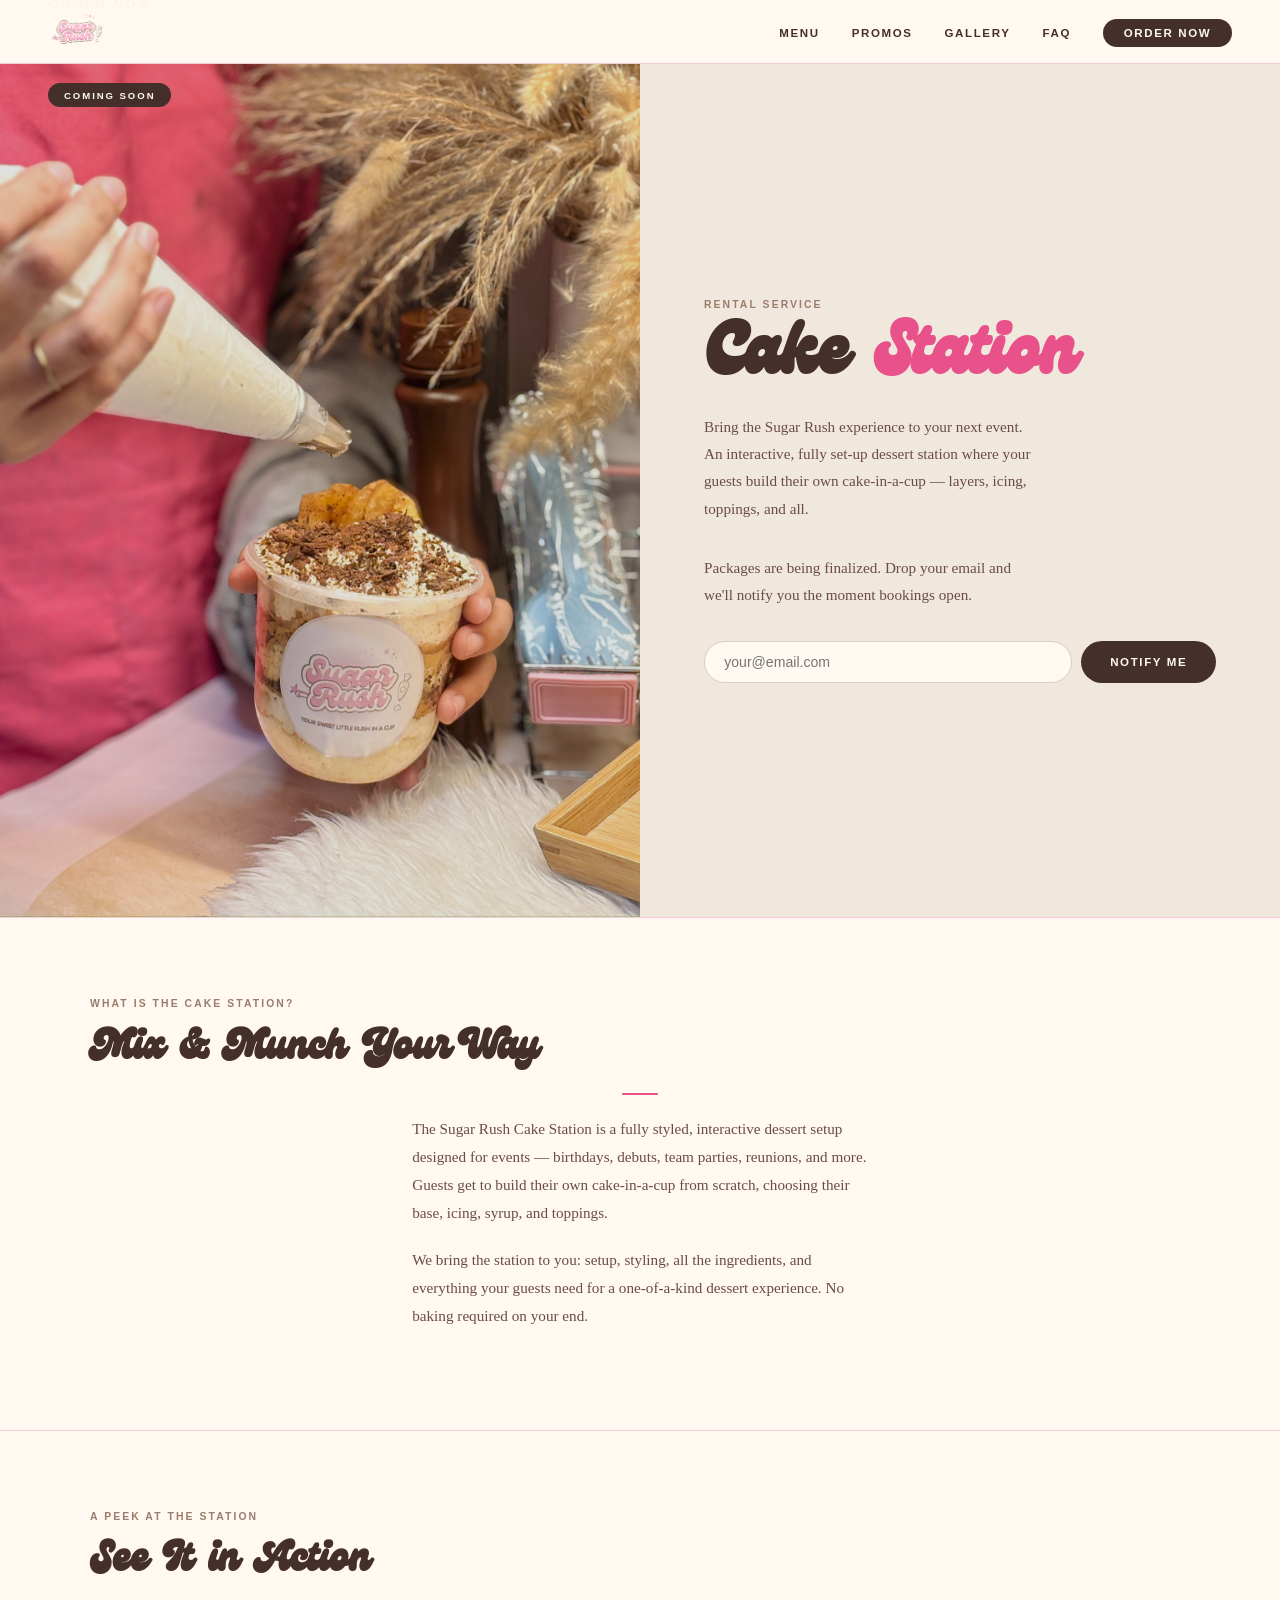
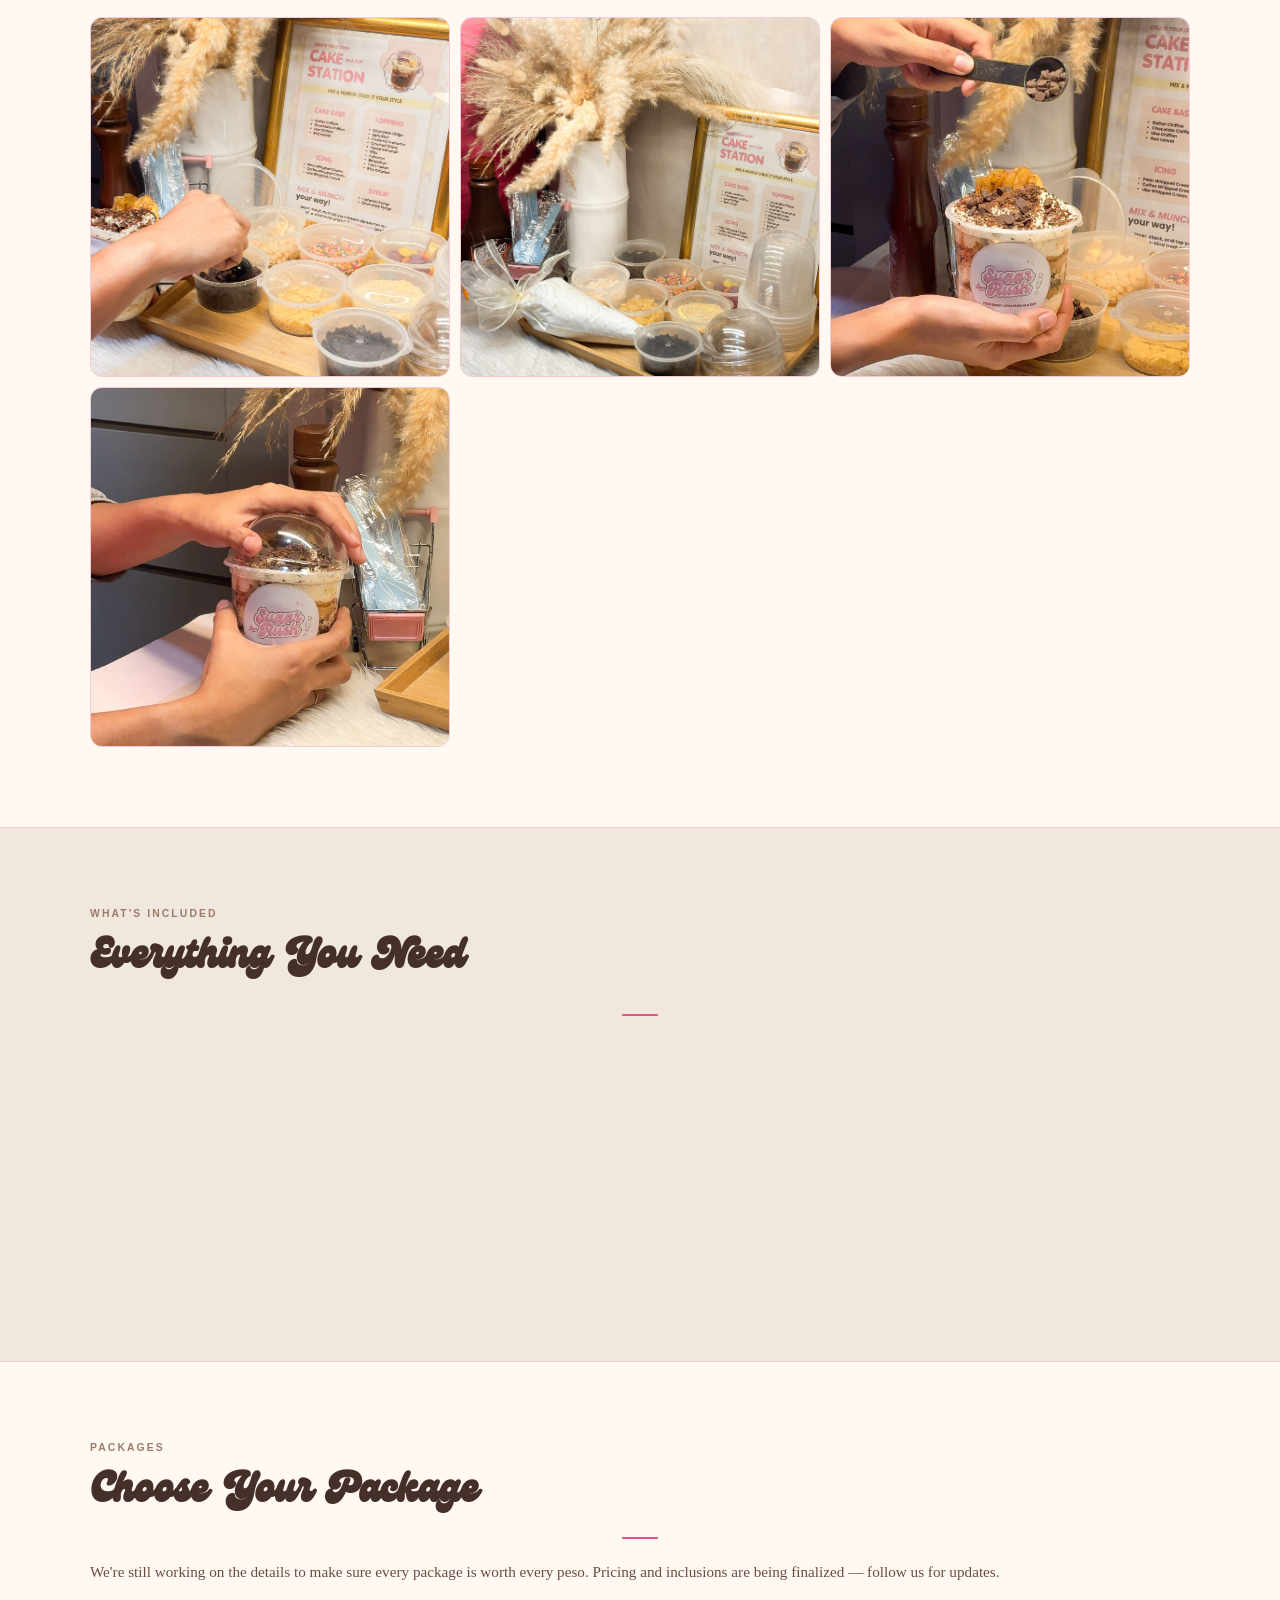
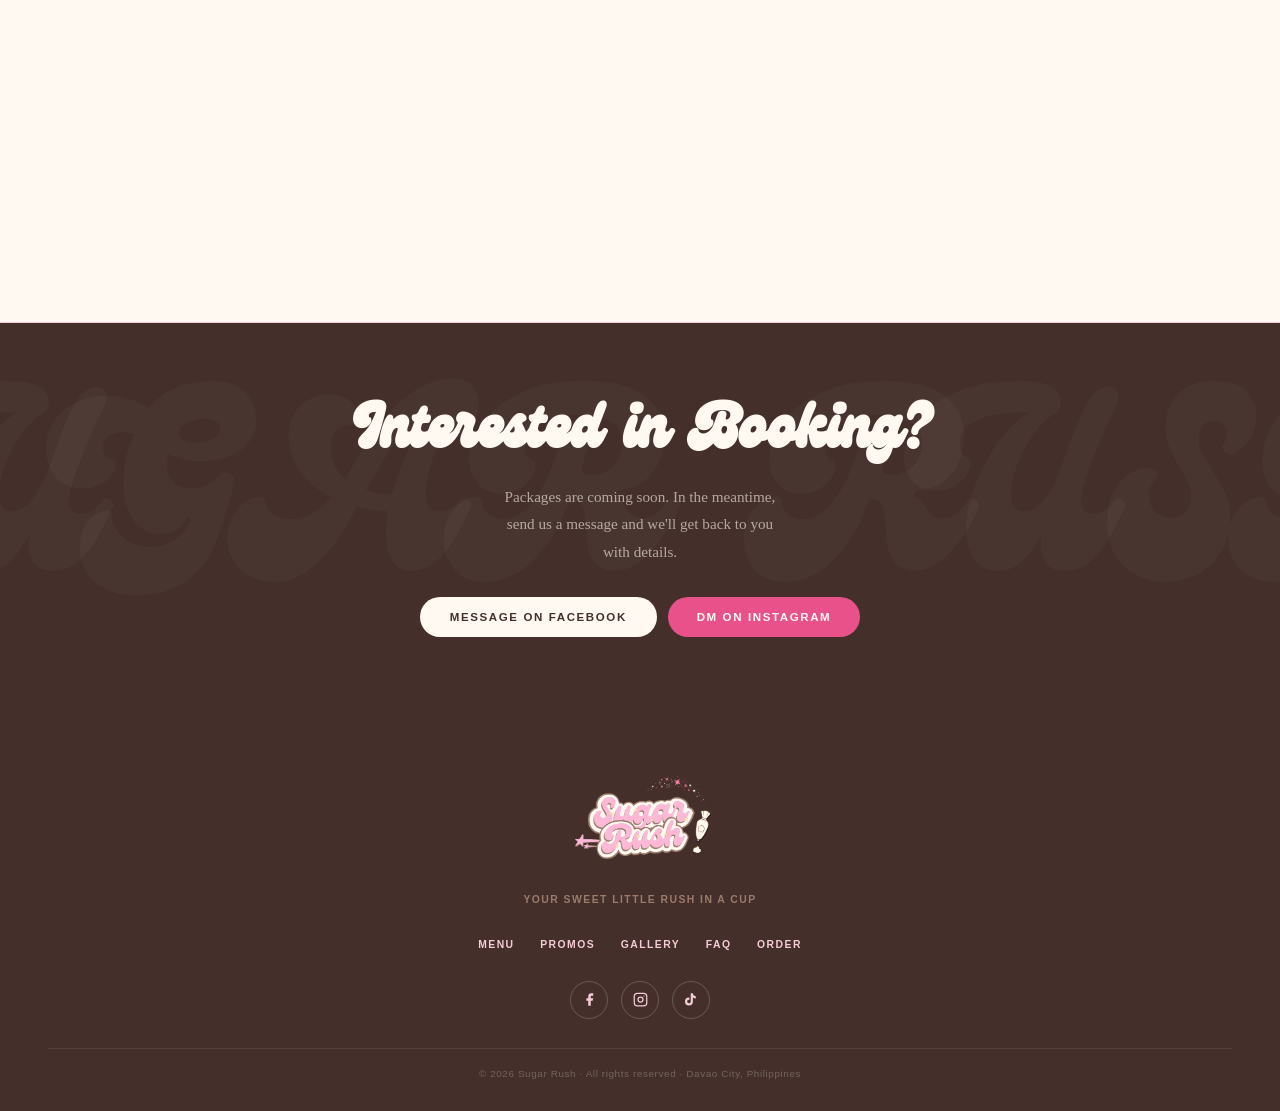
==== commit d6bfd146: "fixed all social media handles" ====
--- a/cake-station.html
+++ b/cake-station.html
@@ -429,8 +429,8 @@
     <h2>Interested in Booking?</h2>
     <p>Packages are coming soon. In the meantime, send us a message and we'll get back to you with details.</p>
     <div class="cta-btns">
-      <a href="https://facebook.com/sugarrushdvo" target="_blank" class="btn btn-white">Message on Facebook</a>
-      <a href="https://instagram.com/sugarrushdvo" target="_blank" class="btn btn-pink">DM on Instagram</a>
+      <a href="https://facebook.com/sugarushdvo" target="_blank" class="btn btn-white">Message on Facebook</a>
+      <a href="https://instagram.com/sugarushdvo" target="_blank" class="btn btn-pink">DM on Instagram</a>
     </div>
   </section>
 
@@ -445,9 +445,9 @@
       <li><a href="order.html">Order</a></li>
     </ul>
     <div class="footer-socials">
-      <a href="https://facebook.com/sugarrushdvo" target="_blank" class="social-btn" aria-label="Facebook"><svg viewBox="0 0 24 24" fill="currentColor"><path d="M18 2h-3a5 5 0 00-5 5v3H7v4h3v8h4v-8h3l1-4h-4V7a1 1 0 011-1h3z"/></svg></a>
-      <a href="https://instagram.com/sugarrushdvo" target="_blank" class="social-btn" aria-label="Instagram"><svg viewBox="0 0 24 24" fill="none" stroke="currentColor" stroke-width="2"><rect x="2" y="2" width="20" height="20" rx="5"/><circle cx="12" cy="12" r="4"/><circle cx="17.5" cy="6.5" r="1" fill="currentColor" stroke="none"/></svg></a>
-      <a href="https://tiktok.com/@sugarrushdvo" target="_blank" class="social-btn" aria-label="TikTok"><svg viewBox="0 0 24 24" fill="currentColor"><path d="M19.59 6.69a4.83 4.83 0 01-3.77-4.25V2h-3.45v13.67a2.89 2.89 0 01-2.88 2.5 2.89 2.89 0 01-2.89-2.89 2.89 2.89 0 012.89-2.89c.28 0 .54.04.79.1V9.01a6.27 6.27 0 00-.79-.05 6.34 6.34 0 00-6.34 6.34 6.34 6.34 0 006.34 6.34 6.34 6.34 0 006.33-6.34V8.69a8.17 8.17 0 004.79 1.54V6.79a4.85 4.85 0 01-1.02-.1z"/></svg></a>
+      <a href="https://facebook.com/sugarushdvo" target="_blank" class="social-btn" aria-label="Facebook"><svg viewBox="0 0 24 24" fill="currentColor"><path d="M18 2h-3a5 5 0 00-5 5v3H7v4h3v8h4v-8h3l1-4h-4V7a1 1 0 011-1h3z"/></svg></a>
+      <a href="https://instagram.com/sugarushdvo" target="_blank" class="social-btn" aria-label="Instagram"><svg viewBox="0 0 24 24" fill="none" stroke="currentColor" stroke-width="2"><rect x="2" y="2" width="20" height="20" rx="5"/><circle cx="12" cy="12" r="4"/><circle cx="17.5" cy="6.5" r="1" fill="currentColor" stroke="none"/></svg></a>
+      <a href="https://tiktok.com/@sugarushdvo" target="_blank" class="social-btn" aria-label="TikTok"><svg viewBox="0 0 24 24" fill="currentColor"><path d="M19.59 6.69a4.83 4.83 0 01-3.77-4.25V2h-3.45v13.67a2.89 2.89 0 01-2.88 2.5 2.89 2.89 0 01-2.89-2.89 2.89 2.89 0 012.89-2.89c.28 0 .54.04.79.1V9.01a6.27 6.27 0 00-.79-.05 6.34 6.34 0 00-6.34 6.34 6.34 6.34 0 006.34 6.34 6.34 6.34 0 006.33-6.34V8.69a8.17 8.17 0 004.79 1.54V6.79a4.85 4.85 0 01-1.02-.1z"/></svg></a>
     </div>
     <p class="footer-copy">© 2026 Sugar Rush · All rights reserved · Davao City, Philippines</p>
   </footer>
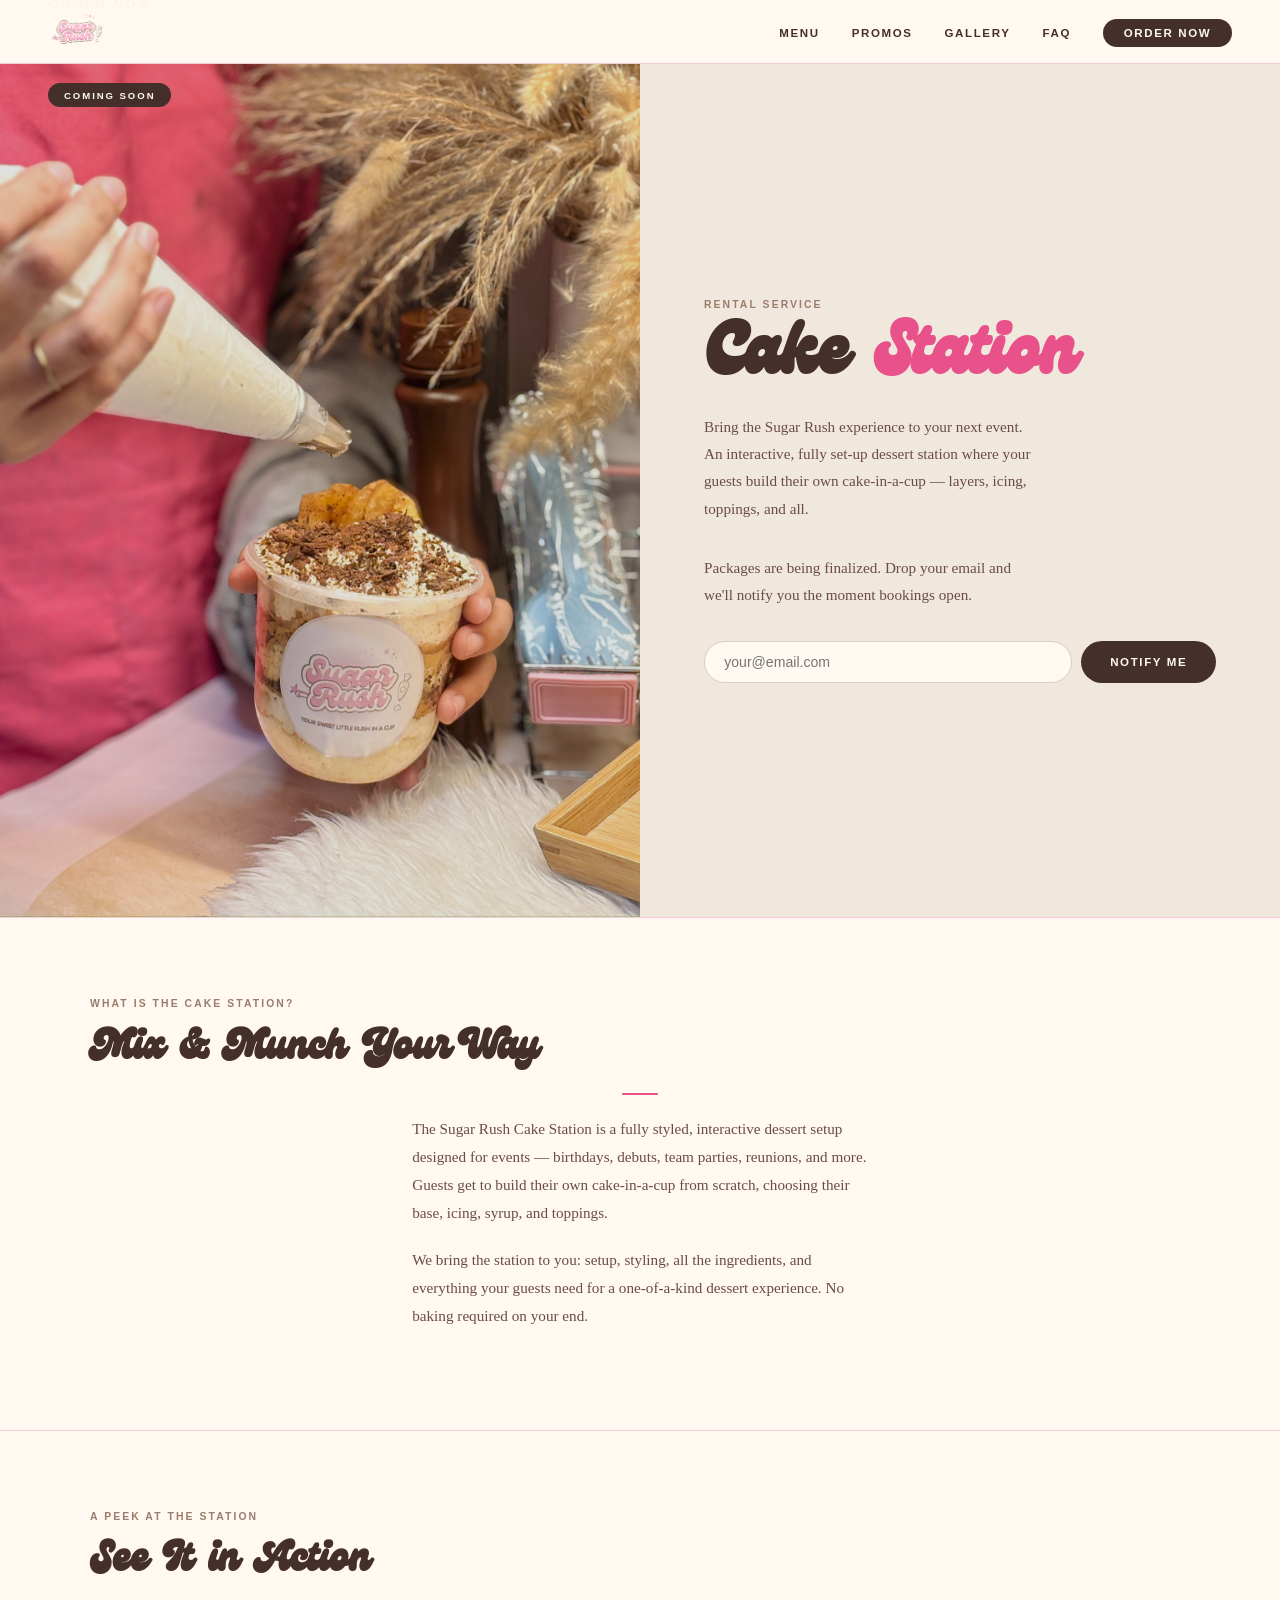
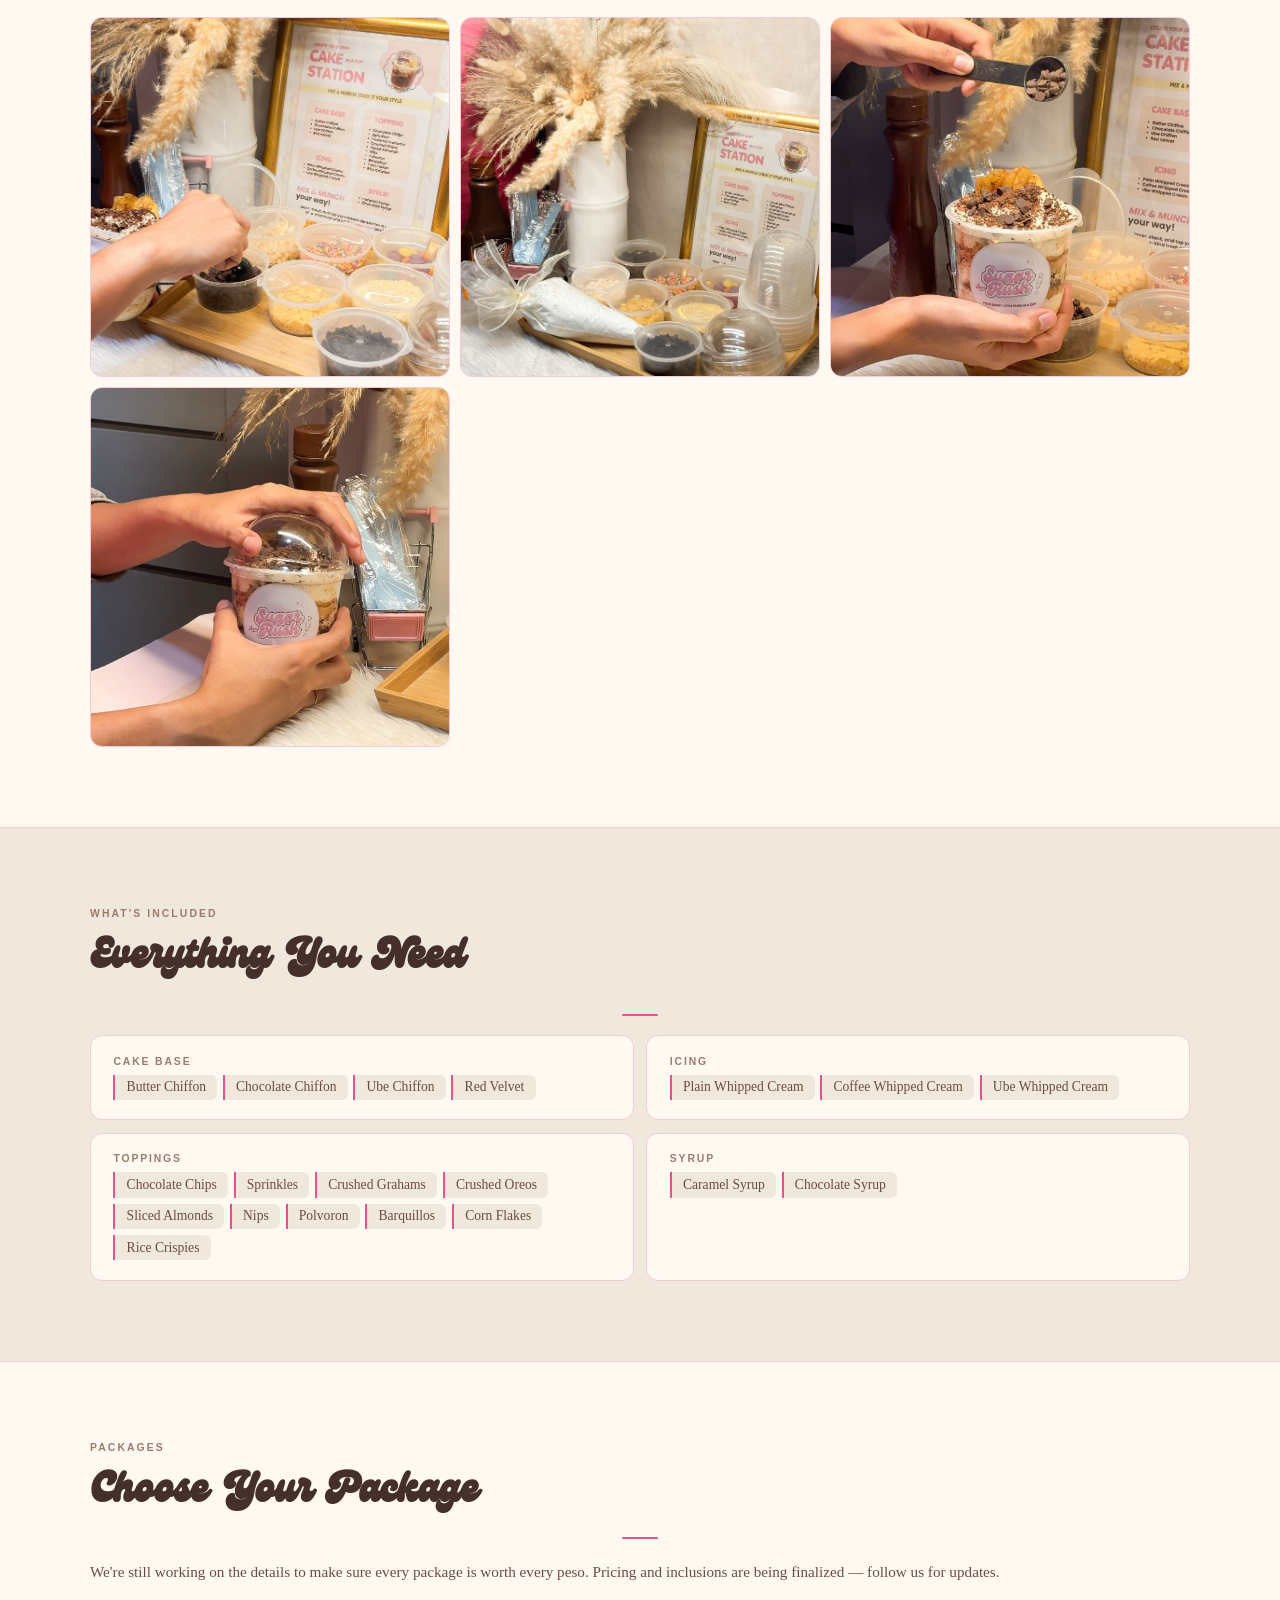
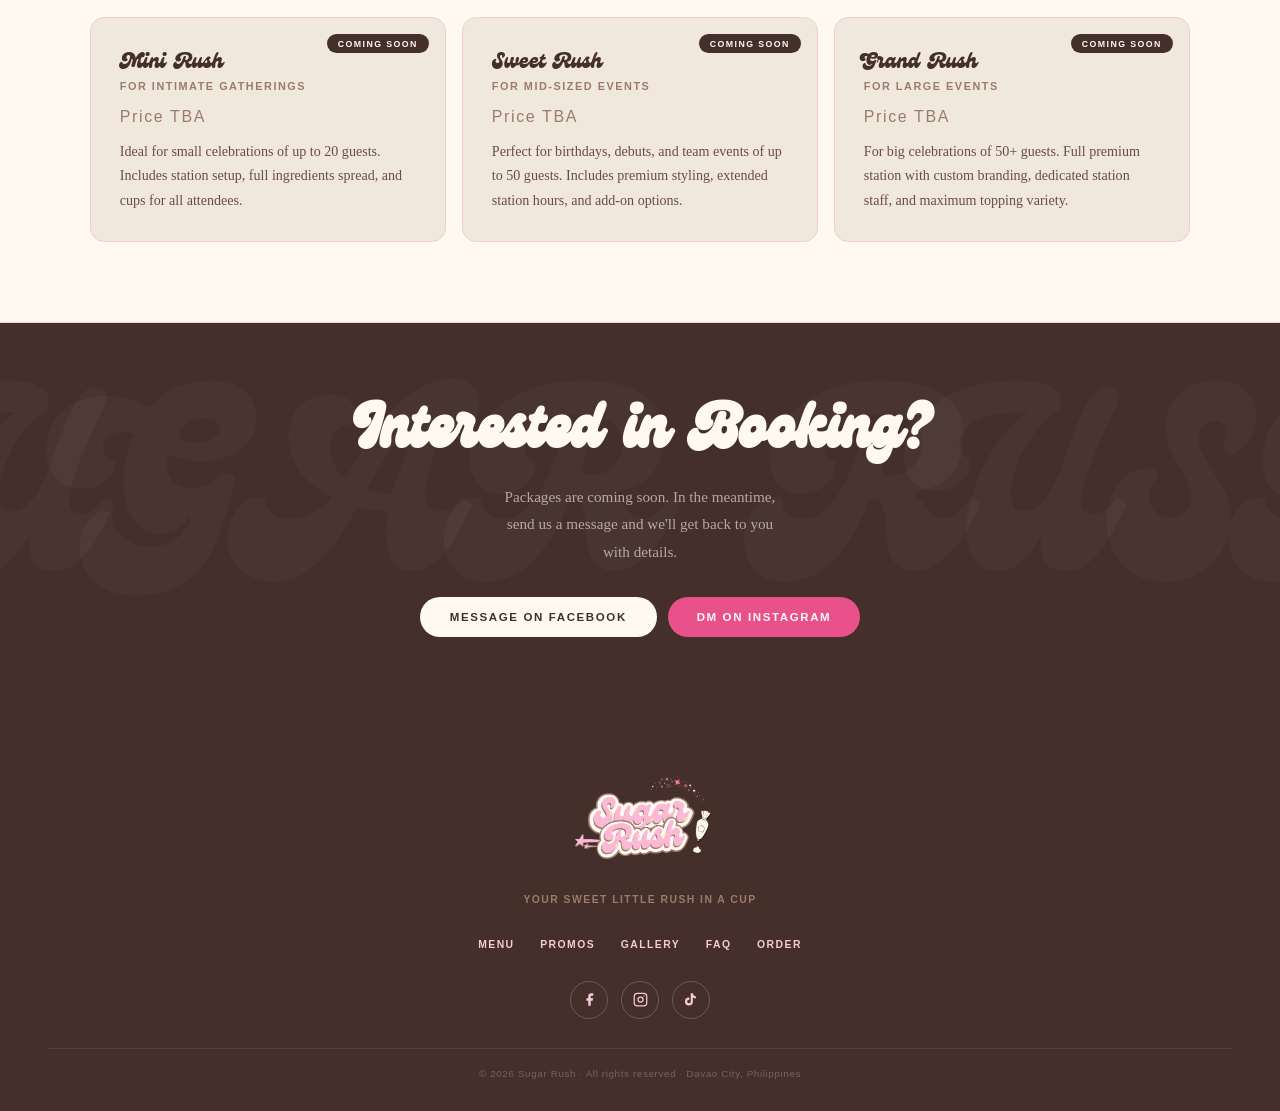
==== commit 07d9b128: "added OG meta tags" ====
--- a/cake-station.html
+++ b/cake-station.html
@@ -5,6 +5,20 @@
   <meta name="viewport" content="width=device-width, initial-scale=1.0">
   <title>Cake Station — Sugar Rush</title>
   <meta name="description" content="Sugar Rush Cake Station — an interactive DIY cake-in-a-cup rental service for your next event. Coming soon.">
+  <!-- Open Graph / Social sharing -->
+  <meta property="og:type"        content="website">
+  <meta property="og:site_name"   content="Sugar Rush">
+  <meta property="og:url"         content="https://sugar-rush-iota.vercel.app/cake-station.html">
+  <meta property="og:title"       content="Cake Station — Sugar Rush">
+  <meta property="og:description" content="An interactive DIY cake-in-a-cup rental service for your next event. Packages coming soon.">
+  <meta property="og:image"       content="https://sugar-rush-iota.vercel.app/images/og_image.jpg">
+  <meta property="og:image:width" content="1200">
+  <meta property="og:image:height" content="630">
+  <!-- Twitter card -->
+  <meta name="twitter:card"        content="summary_large_image">
+  <meta name="twitter:title"       content="Cake Station — Sugar Rush">
+  <meta name="twitter:description" content="An interactive DIY cake-in-a-cup rental service for your next event. Packages coming soon.">
+  <meta name="twitter:image"       content="https://sugar-rush-iota.vercel.app/images/og_image.jpg">
   <link rel="icon" type="image/png" href="images/favicon.png">
   <link rel="stylesheet" href="styles.css">
   <style>
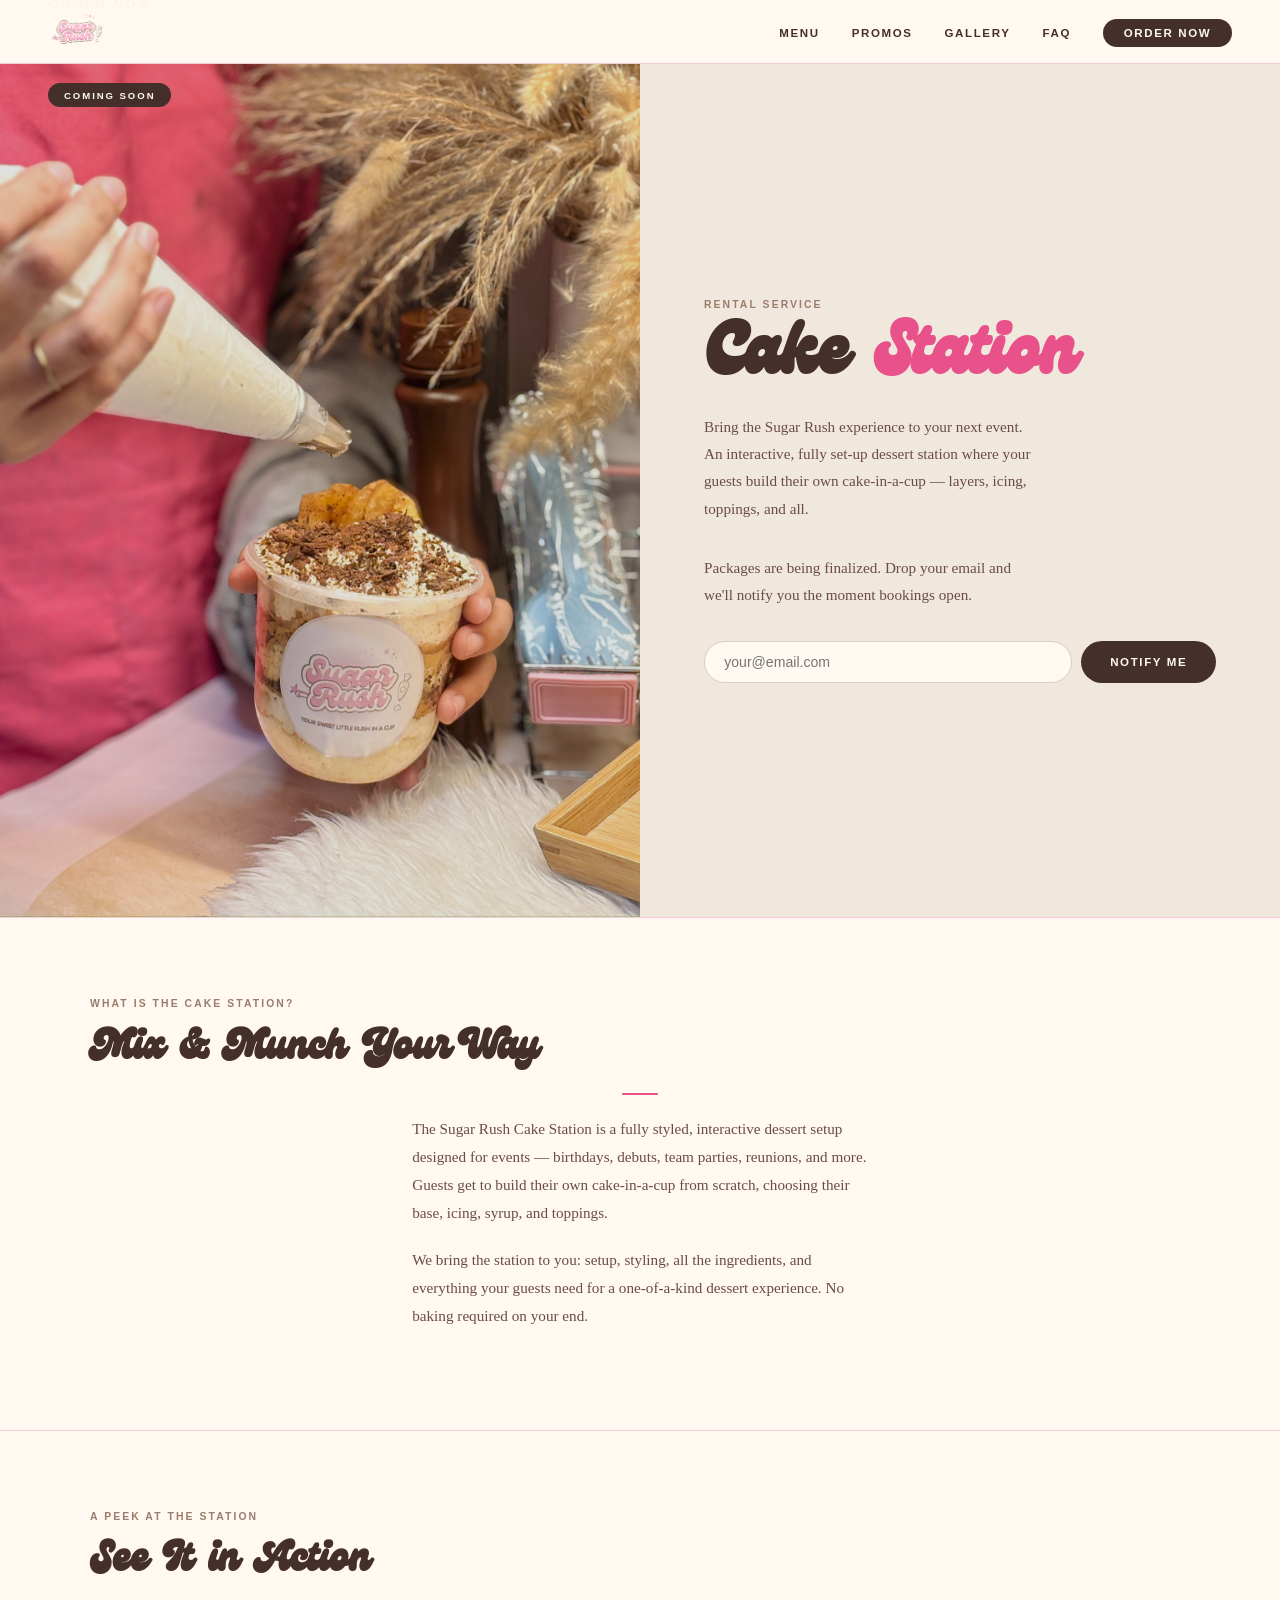
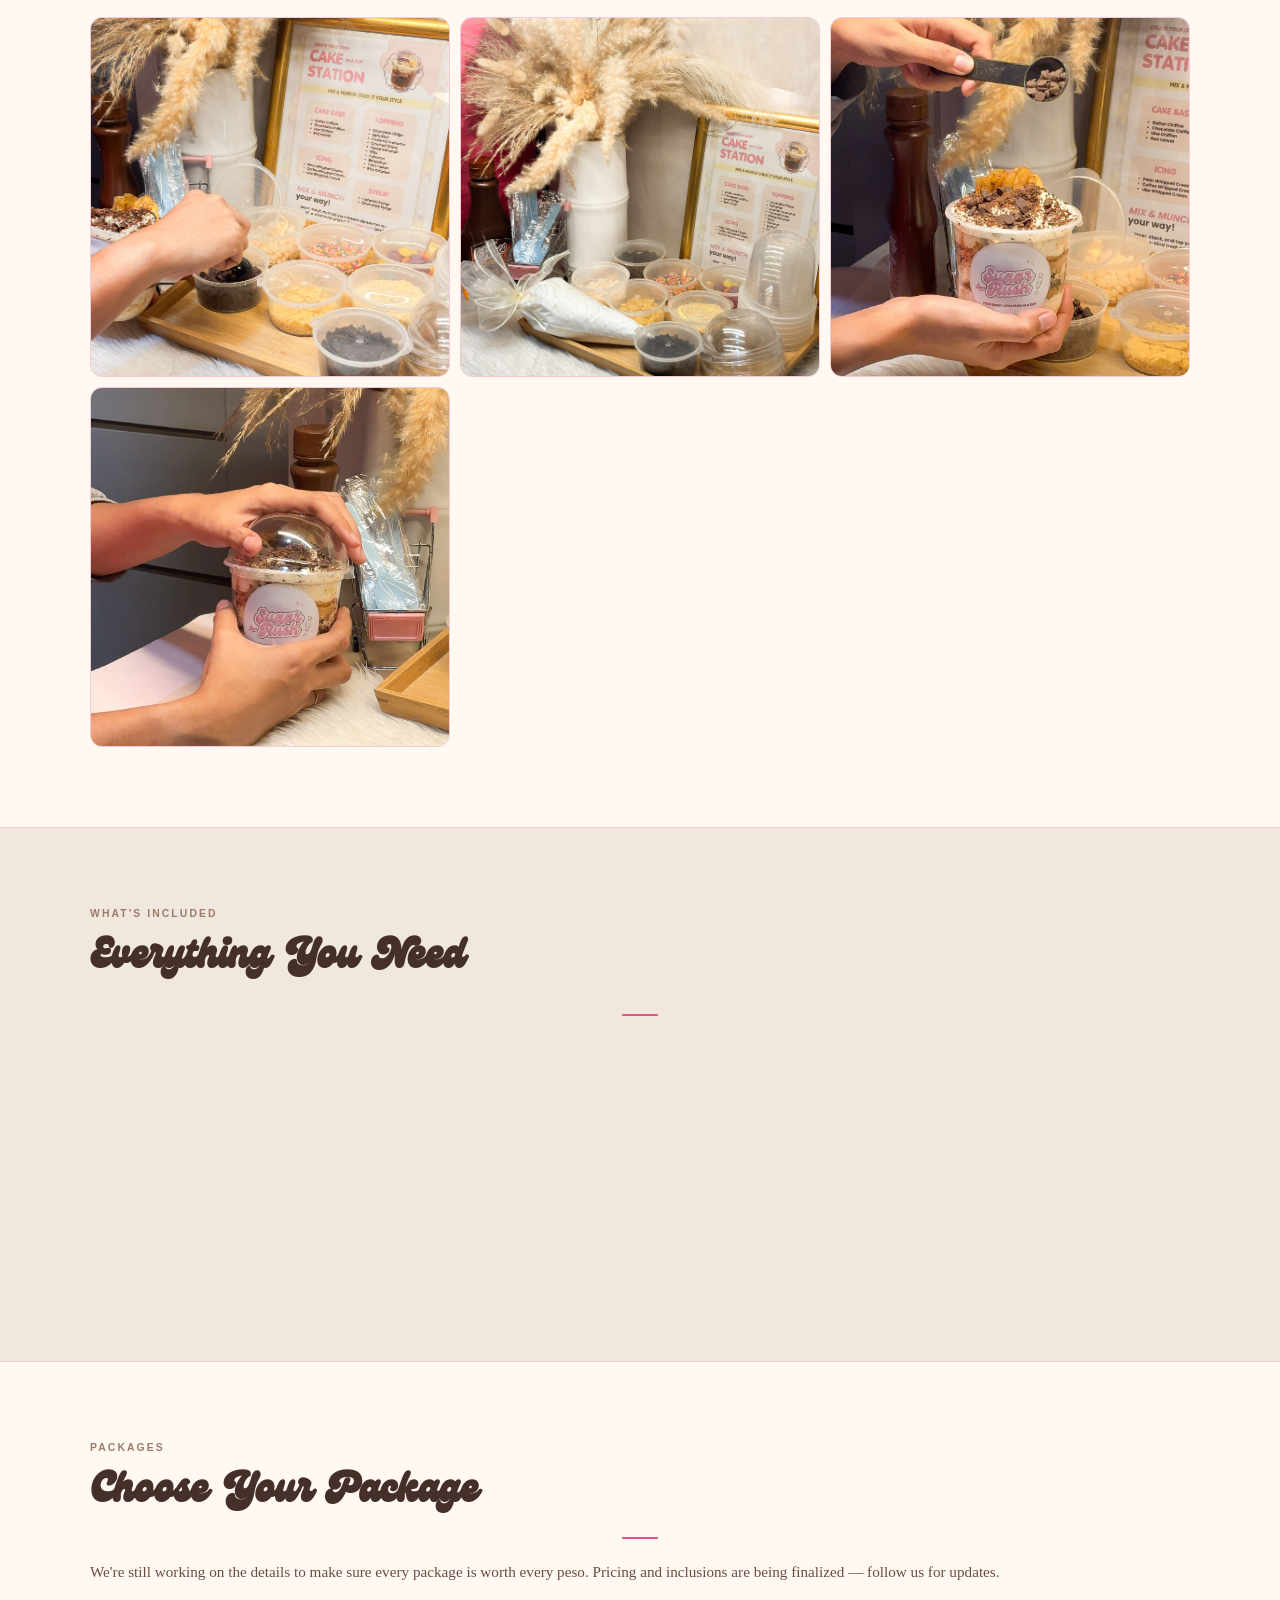
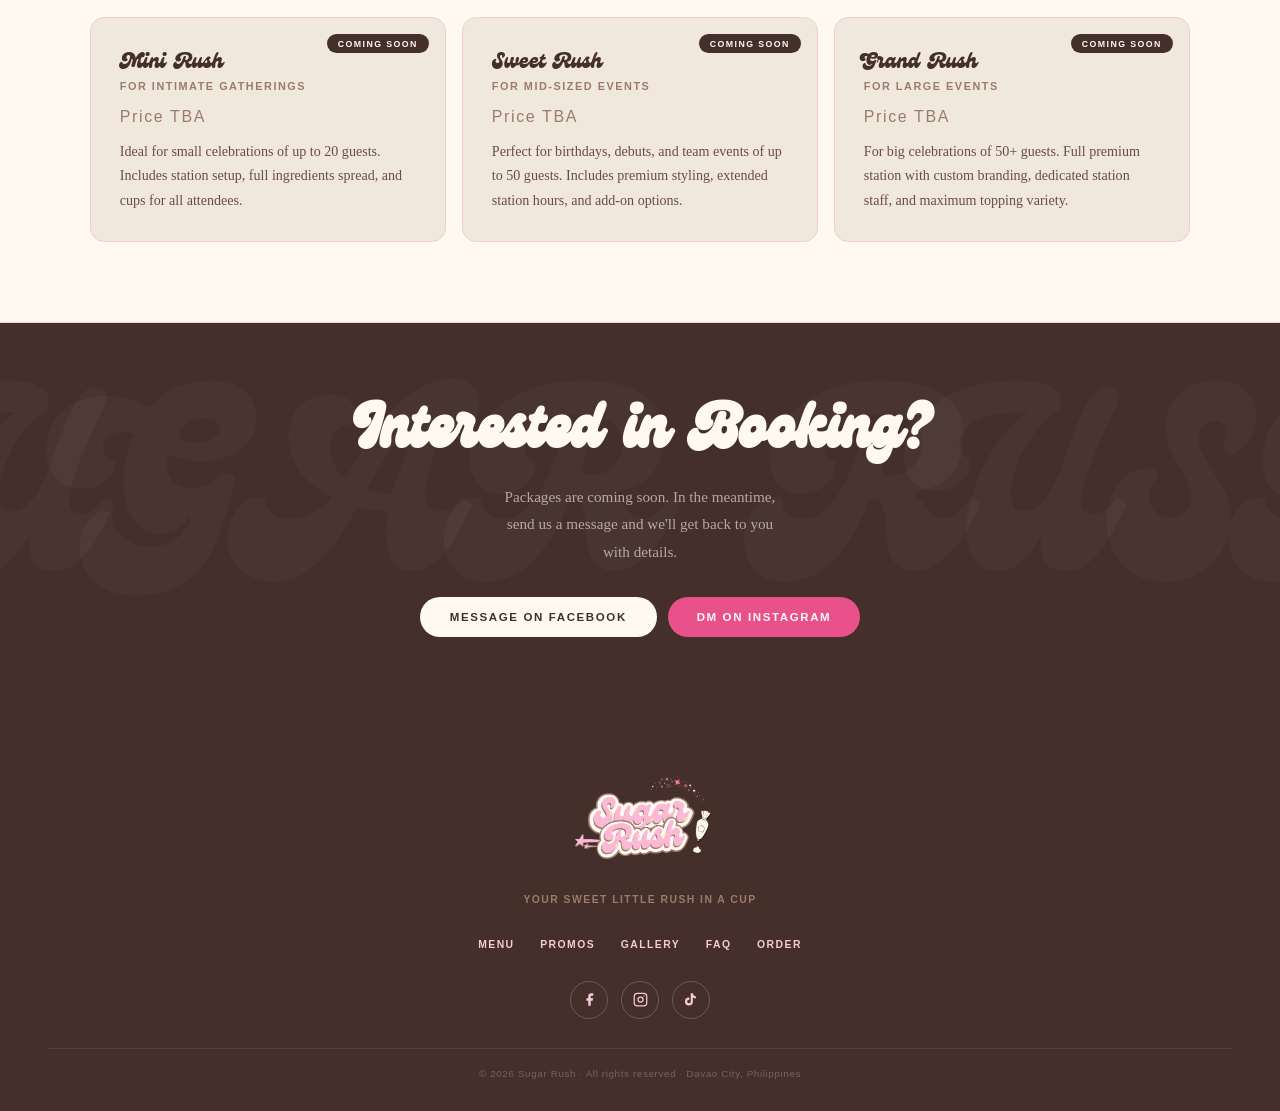
==== commit b43659a7: "updated og_image url link" ====
--- a/cake-station.html
+++ b/cake-station.html
@@ -11,14 +11,14 @@
   <meta property="og:url"         content="https://sugar-rush-iota.vercel.app/cake-station.html">
   <meta property="og:title"       content="Cake Station — Sugar Rush">
   <meta property="og:description" content="An interactive DIY cake-in-a-cup rental service for your next event. Packages coming soon.">
-  <meta property="og:image"       content="https://sugar-rush-iota.vercel.app/images/og_image.jpg">
+  <meta property="og:image"       content="https://i.ibb.co/cSJzvZXB/og-image.jpg">
   <meta property="og:image:width" content="1200">
   <meta property="og:image:height" content="630">
   <!-- Twitter card -->
   <meta name="twitter:card"        content="summary_large_image">
   <meta name="twitter:title"       content="Cake Station — Sugar Rush">
   <meta name="twitter:description" content="An interactive DIY cake-in-a-cup rental service for your next event. Packages coming soon.">
-  <meta name="twitter:image"       content="https://sugar-rush-iota.vercel.app/images/og_image.jpg">
+  <meta name="twitter:image"       content="https://i.ibb.co/cSJzvZXB/og-image.jpg">
   <link rel="icon" type="image/png" href="images/favicon.png">
   <link rel="stylesheet" href="styles.css">
   <style>
